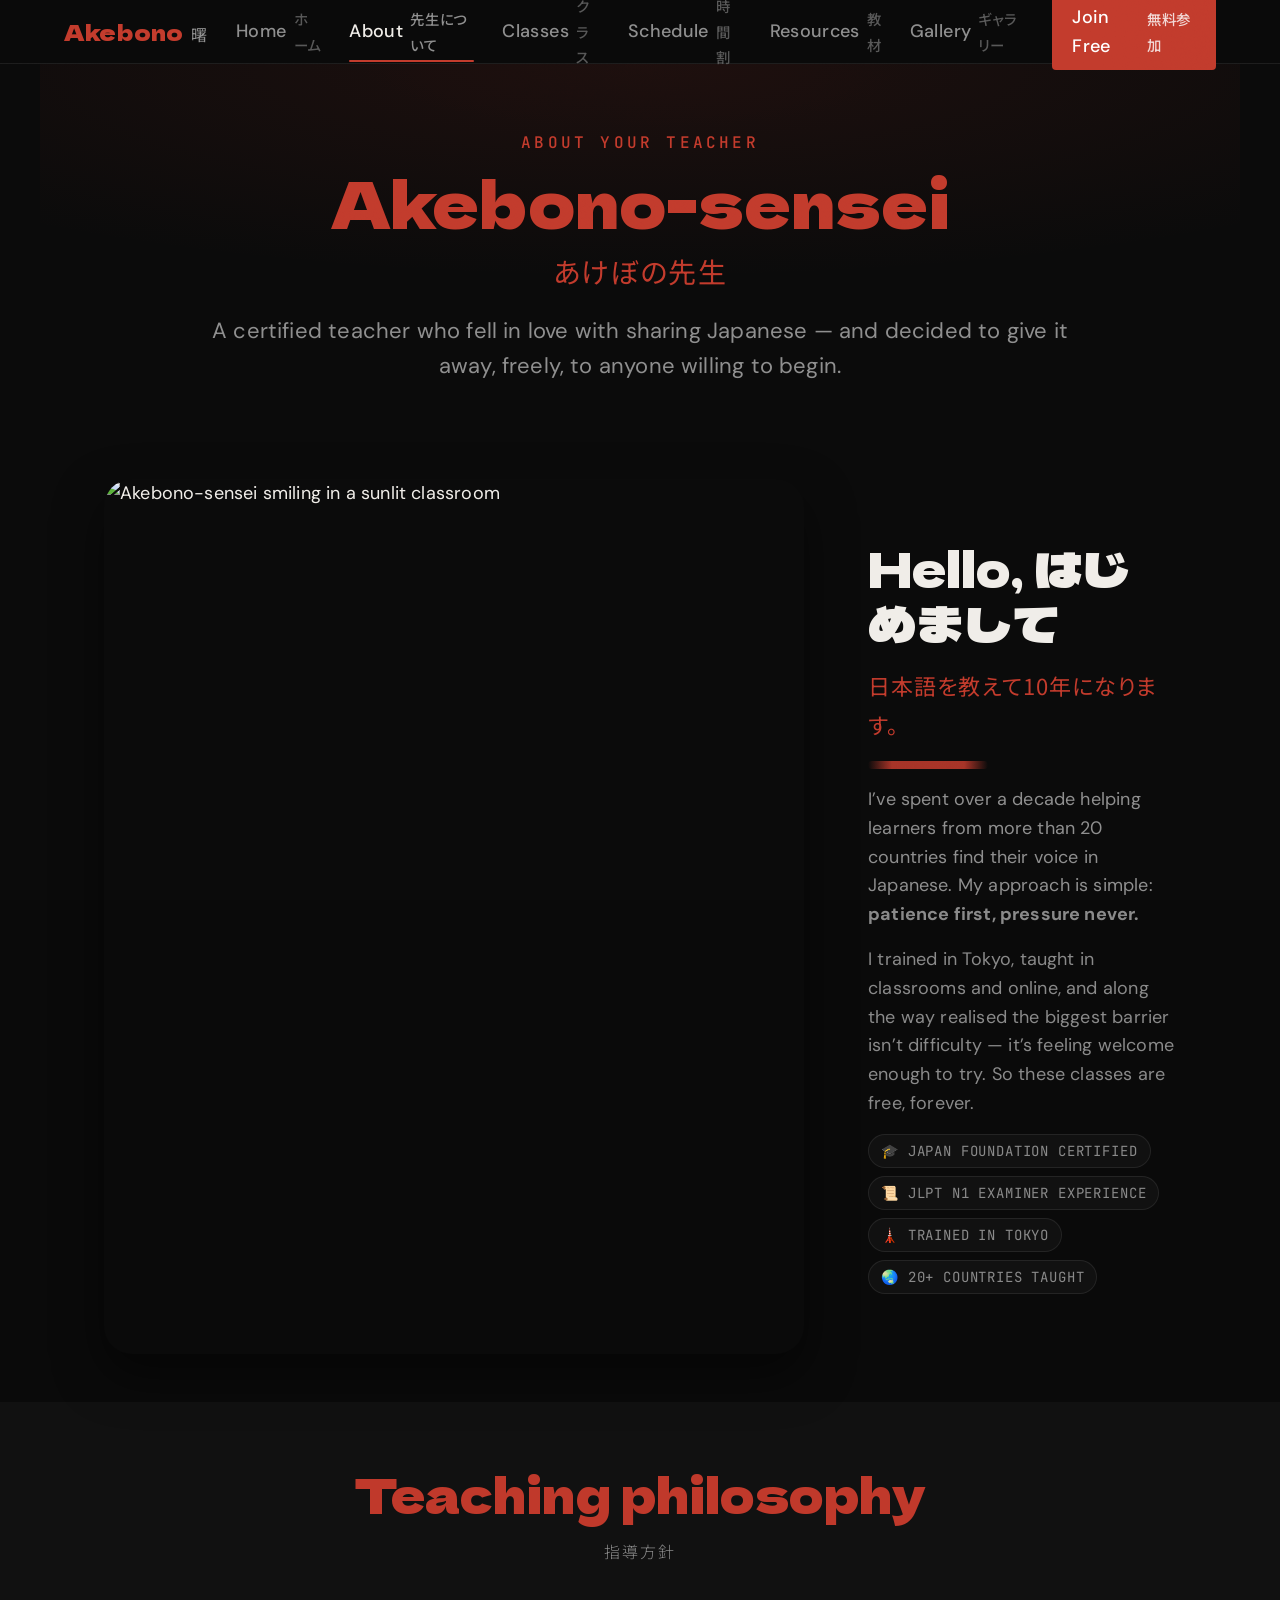
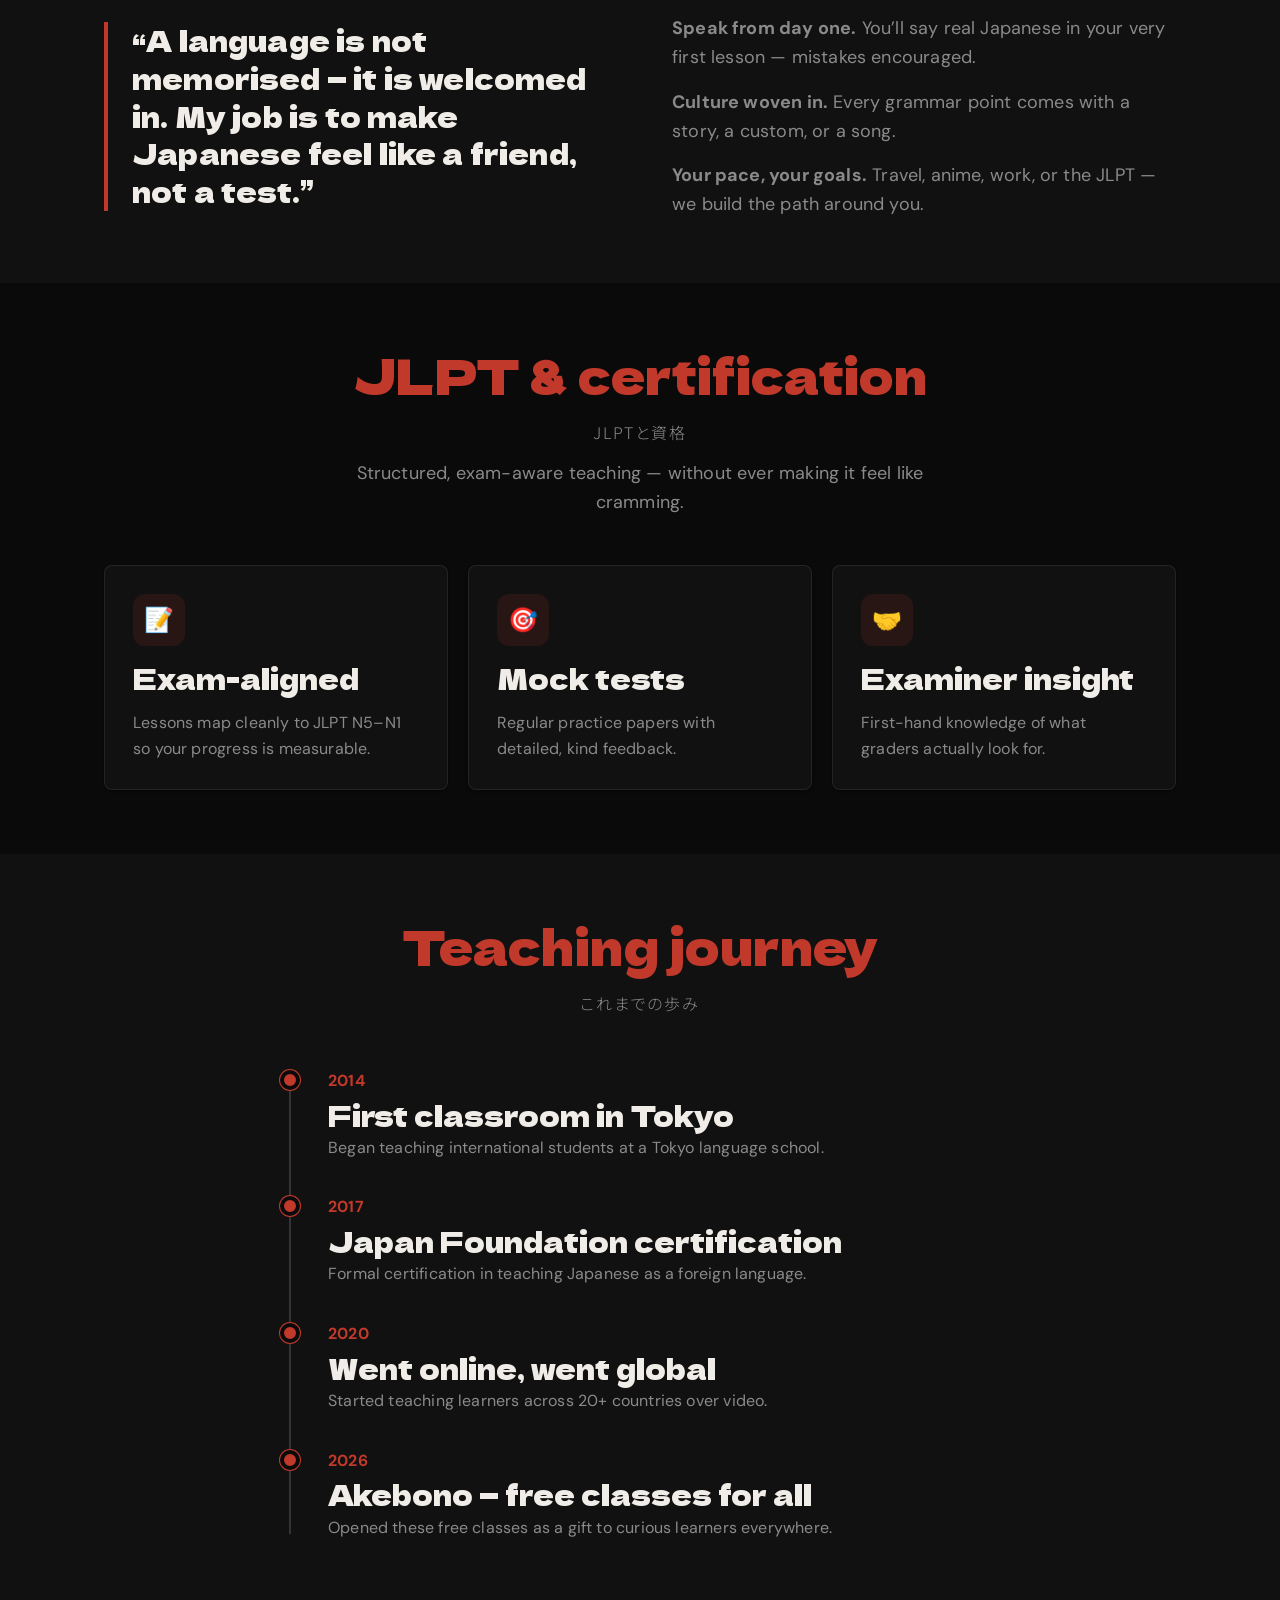
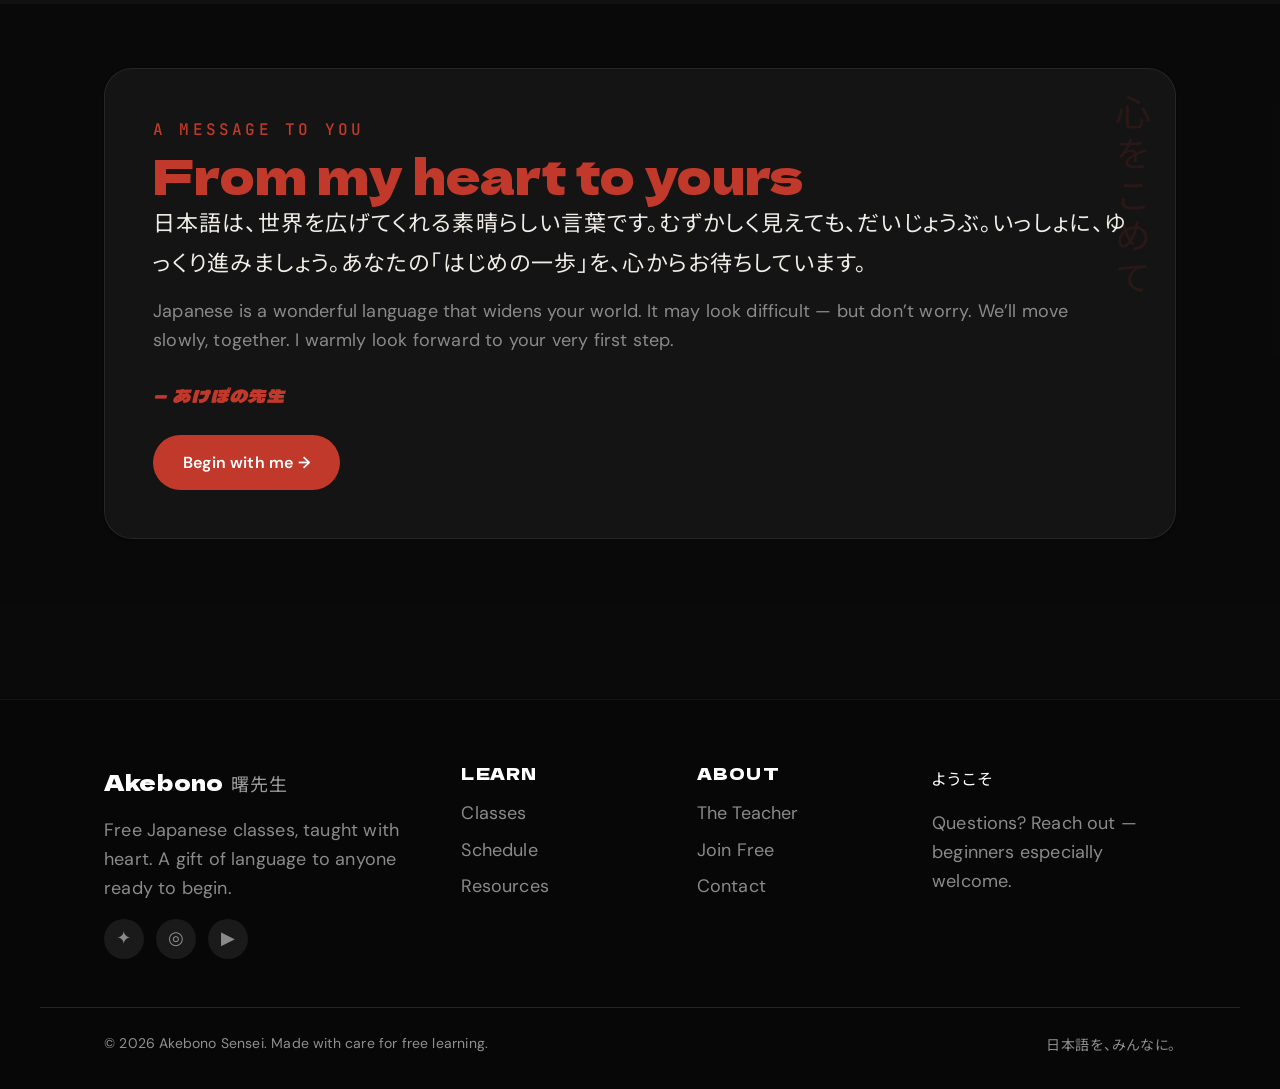
==== about.html @ 80da5d2b "first commit" ====
<!DOCTYPE html>
<html lang="en">
<head>
  <meta charset="UTF-8" />
  <meta name="viewport" content="width=device-width, initial-scale=1.0" />
  <title>About the Teacher — Akebono Sensei | 先生について</title>
  <meta name="description" content="Meet Akebono-sensei, a Japan Foundation certified Japanese teacher offering free, warm-hearted lessons for every level." />
  <meta property="og:type" content="profile" />
  <meta property="og:title" content="About Akebono Sensei" />
  <meta property="og:description" content="A certified sensei sharing the gift of Japanese, for free." />

  <link rel="preconnect" href="https://fonts.googleapis.com" />
  <link rel="preconnect" href="https://fonts.gstatic.com" crossorigin />
  <link href="https://fonts.googleapis.com/css2?family=Dela+Gothic+One&family=DM+Sans:ital,opsz,wght@0,9..40,300;0,9..40,400;0,9..40,500;0,9..40,600;1,9..40,300&family=Noto+Sans+JP:wght@300;400;500;700&family=JetBrains+Mono:wght@400;500&display=swap" rel="stylesheet" />

  <link rel="stylesheet" href="css/reset.css" />
  <link rel="stylesheet" href="css/variables.css" />
  <link rel="stylesheet" href="css/typography.css" />
  <link rel="stylesheet" href="css/layout.css" />
  <link rel="stylesheet" href="css/components.css" />
  <link rel="stylesheet" href="css/pages/about.css" />
</head>
<body>
  <div class="grain-overlay" aria-hidden="true"></div>
  <a class="skip-link" href="#main">Skip to content</a>

  <header>
    <nav class="nav" aria-label="Main navigation">
      <div class="nav__brand">
        <a href="index.html" aria-label="Akebono Sensei home">
          <span class="nav__logo-en">Akebono</span>
          <span class="nav__logo-ja" lang="ja">曙</span>
        </a>
      </div>
      <button class="nav__hamburger" aria-label="Toggle menu" aria-expanded="false" aria-controls="nav-menu">
        <span class="nav__bar"></span><span class="nav__bar"></span><span class="nav__bar"></span>
      </button>
      <ul class="nav__menu" id="nav-menu" role="list">
        <li><a href="index.html" class="nav__link">Home <span lang="ja">ホーム</span></a></li>
        <li><a href="about.html" class="nav__link">About <span lang="ja">先生について</span></a></li>
        <li><a href="classes.html" class="nav__link">Classes <span lang="ja">クラス</span></a></li>
        <li><a href="schedule.html" class="nav__link">Schedule <span lang="ja">時間割</span></a></li>
        <li><a href="resources.html" class="nav__link">Resources <span lang="ja">教材</span></a></li>
        <li><a href="gallery.html" class="nav__link">Gallery <span lang="ja">ギャラリー</span></a></li>
        <li><a href="contact.html" class="nav__link nav__link--cta">Join Free <span lang="ja">無料参加</span></a></li>
      </ul>
    </nav>
  </header>

  <main id="main">
    <!-- PAGE HERO -->
    <section class="page-hero container">
      <span class="eyebrow">About your teacher</span>
      <h1 class="page-hero__title">Akebono-sensei</h1>
      <p class="page-hero__title" style="font-size:var(--text-xl);color:var(--color-accent)" lang="ja">あけぼの先生</p>
      <p class="page-hero__lede">A certified teacher who fell in love with sharing Japanese — and decided to give it away, freely, to anyone willing to begin.</p>
    </section>

    <!-- PROFILE -->
    <section class="section section--tight">
      <div class="container split">
        <div class="reveal reveal--left">
          <img class="profile__image" src="https://picsum.photos/seed/sensei-about/700/875" alt="Akebono-sensei smiling in a sunlit classroom" width="700" height="875" loading="lazy" decoding="async" />
        </div>
        <div class="reveal reveal--right flow">
          <h2 class="profile__name">Hello, はじめまして</h2>
          <p class="profile__name-ja" lang="ja">日本語を教えて10年になります。</p>
          <div class="brush-divider" aria-hidden="true"></div>
          <p class="text-secondary">I’ve spent over a decade helping learners from more than 20 countries find their voice in Japanese. My approach is simple: <strong>patience first, pressure never.</strong></p>
          <p class="text-secondary">I trained in Tokyo, taught in classrooms and online, and along the way realised the biggest barrier isn’t difficulty — it’s feeling welcome enough to try. So these classes are free, forever.</p>
          <ul class="profile__creds tag-list" role="list">
            <li class="tag">🎓 Japan Foundation Certified</li>
            <li class="tag">📜 JLPT N1 Examiner Experience</li>
            <li class="tag">🗼 Trained in Tokyo</li>
            <li class="tag">🌏 20+ countries taught</li>
          </ul>
        </div>
      </div>
    </section>

    <!-- PHILOSOPHY -->
    <section class="section section--alt">
      <div class="container">
        <div class="section-header reveal">
          <div class="bilingual-heading bilingual-heading--center">
            <h2 class="heading-en">Teaching philosophy</h2>
            <p class="heading-ja" lang="ja">指導方針</p>
          </div>
        </div>
        <div class="split">
          <blockquote class="philosophy reveal reveal--left">“A language is not memorised — it is welcomed in. My job is to make Japanese feel like a friend, not a test.”</blockquote>
          <div class="reveal reveal--right flow">
            <p class="text-secondary"><strong>Speak from day one.</strong> You’ll say real Japanese in your very first lesson — mistakes encouraged.</p>
            <p class="text-secondary"><strong>Culture woven in.</strong> Every grammar point comes with a story, a custom, or a song.</p>
            <p class="text-secondary"><strong>Your pace, your goals.</strong> Travel, anime, work, or the JLPT — we build the path around you.</p>
          </div>
        </div>
      </div>
    </section>

    <!-- JLPT / CERTIFICATION -->
    <section class="section">
      <div class="container">
        <div class="section-header reveal">
          <div class="bilingual-heading bilingual-heading--center">
            <h2 class="heading-en">JLPT &amp; certification</h2>
            <p class="heading-ja" lang="ja">JLPTと資格</p>
          </div>
          <p>Structured, exam-aware teaching — without ever making it feel like cramming.</p>
        </div>
        <div class="cards-grid reveal-group">
          <article class="card reveal">
            <span class="card__icon" aria-hidden="true">📝</span>
            <h3 class="card__title">Exam-aligned</h3>
            <p class="card__body">Lessons map cleanly to JLPT N5–N1 so your progress is measurable.</p>
          </article>
          <article class="card reveal">
            <span class="card__icon" aria-hidden="true">🎯</span>
            <h3 class="card__title">Mock tests</h3>
            <p class="card__body">Regular practice papers with detailed, kind feedback.</p>
          </article>
          <article class="card reveal">
            <span class="card__icon" aria-hidden="true">🤝</span>
            <h3 class="card__title">Examiner insight</h3>
            <p class="card__body">First-hand knowledge of what graders actually look for.</p>
          </article>
        </div>
      </div>
    </section>

    <!-- TIMELINE -->
    <section class="section section--alt">
      <div class="container">
        <div class="section-header reveal">
          <div class="bilingual-heading bilingual-heading--center">
            <h2 class="heading-en">Teaching journey</h2>
            <p class="heading-ja" lang="ja">これまでの歩み</p>
          </div>
        </div>
        <ol class="timeline reveal-group" style="max-width:720px;margin:0 auto;">
          <li class="timeline__item reveal reveal--left">
            <span class="timeline__dot" aria-hidden="true"></span>
            <span class="timeline__year">2014</span>
            <h3 class="timeline__title">First classroom in Tokyo</h3>
            <p class="timeline__body">Began teaching international students at a Tokyo language school.</p>
          </li>
          <li class="timeline__item reveal reveal--left">
            <span class="timeline__dot" aria-hidden="true"></span>
            <span class="timeline__year">2017</span>
            <h3 class="timeline__title">Japan Foundation certification</h3>
            <p class="timeline__body">Formal certification in teaching Japanese as a foreign language.</p>
          </li>
          <li class="timeline__item reveal reveal--left">
            <span class="timeline__dot" aria-hidden="true"></span>
            <span class="timeline__year">2020</span>
            <h3 class="timeline__title">Went online, went global</h3>
            <p class="timeline__body">Started teaching learners across 20+ countries over video.</p>
          </li>
          <li class="timeline__item reveal reveal--left">
            <span class="timeline__dot" aria-hidden="true"></span>
            <span class="timeline__year">2026</span>
            <h3 class="timeline__title">Akebono — free classes for all</h3>
            <p class="timeline__body">Opened these free classes as a gift to curious learners everywhere.</p>
          </li>
        </ol>
      </div>
    </section>

    <!-- PERSONAL MESSAGE -->
    <section class="section bg-section bg-overlay--medium bg--machiya">
      <div class="container">
        <div class="message-panel reveal reveal--scale">
          <span class="vertical-ja" lang="ja" aria-hidden="true">心をこめて</span>
          <div class="bilingual-heading">
            <span class="eyebrow">A message to you</span>
            <h2 class="heading-en">From my heart to yours</h2>
          </div>
          <p class="message-panel__ja" lang="ja">日本語は、世界を広げてくれる素晴らしい言葉です。むずかしく見えても、だいじょうぶ。いっしょに、ゆっくり進みましょう。あなたの「はじめの一歩」を、心からお待ちしています。</p>
          <p class="message-panel__en">Japanese is a wonderful language that widens your world. It may look difficult — but don’t worry. We’ll move slowly, together. I warmly look forward to your very first step.</p>
          <p class="message-panel__sign" lang="ja">— あけぼの先生</p>
          <a href="contact.html" class="btn btn--primary mt-4">Begin with me →</a>
        </div>
      </div>
    </section>
  </main>

  <footer class="footer">
    <div class="container footer__grid">
      <div>
        <div class="nav__brand"><a href="index.html"><span class="nav__logo-en" style="color:#fff">Akebono</span> <span class="footer__brand-ja" lang="ja">曙先生</span></a></div>
        <p style="margin-top:1rem;max-width:32ch;">Free Japanese classes, taught with heart. A gift of language to anyone ready to begin.</p>
        <div class="footer__social">
          <a href="#" aria-label="Discord">✦</a><a href="#" aria-label="Instagram">◎</a><a href="#" aria-label="YouTube">▶</a>
        </div>
      </div>
      <div>
        <h2 class="footer__title">Learn</h2>
        <ul class="footer__list" role="list">
          <li><a href="classes.html">Classes</a></li><li><a href="schedule.html">Schedule</a></li><li><a href="resources.html">Resources</a></li>
        </ul>
      </div>
      <div>
        <h2 class="footer__title">About</h2>
        <ul class="footer__list" role="list">
          <li><a href="about.html">The Teacher</a></li><li><a href="contact.html">Join Free</a></li><li><a href="contact.html">Contact</a></li>
        </ul>
      </div>
      <div>
        <h2 class="footer__title" lang="ja">ようこそ</h2>
        <p style="max-width:30ch;">Questions? <a href="contact.html">Reach out</a> — beginners especially welcome.</p>
      </div>
    </div>
    <div class="container footer__bottom">
      <span>© <span data-year>2026</span> Akebono Sensei. Made with care for free learning.</span>
      <span lang="ja">日本語を、みんなに。</span>
    </div>
  </footer>

  <script src="js/main.js" defer></script>
</body>
</html>
---- css/variables.css ----
/* ============================================================
   variables.css — Design tokens (single source of truth)
   Accent direction: Torii red (朱 shu) #C0392B on a dark editorial base
   Every color, font, space, radius, shadow, duration lives here.
   Never hardcode these values in component CSS.
   ============================================================ */

/* --- Global motion gate: respect prefers-reduced-motion --- */
@media (prefers-reduced-motion: reduce) {
  *, *::before, *::after {
    animation-duration: 0.01ms !important;
    animation-iteration-count: 1 !important;
    transition-duration: 0.01ms !important;
    scroll-behavior: auto !important;
  }
}

:root {
  /* ---------- Color palette (dark editorial · torii red) ---------- */
  --color-bg:             #0A0A0A;  /* near-black main background */
  --color-bg-elevated:    #111111;  /* cards, nav */
  --color-bg-hover:       #1A1A1A;  /* card hover state */
  --color-bg-alt:         #111111;  /* section band (alias of elevated) */
  --color-surface:        #141414;  /* form fields, panels, code */
  --color-accent:         #C0392B;  /* deep Japanese red (torii gate) */
  --color-accent-rgb:     192, 57, 43;
  --color-accent-hover:   #A93226;  /* darker on hover */
  --color-accent-dark:    #A93226;  /* alias of hover (legacy refs) */
  --color-accent-soft:    rgba(192, 57, 43, 0.12); /* tint backgrounds */
  --color-gold:           #C8A84B;  /* warm highlight (brighter for dark) */
  --color-gold-rgb:       200, 168, 75;
  --color-sakura:         #D98AA0;  /* soft decorative accent */
  --color-text:           #F0EDE8;  /* warm white — body text */
  --color-text-secondary: #8A8A8A;  /* muted — captions, labels, meta */
  --color-text-muted:     #555555;  /* placeholders, disabled */
  --color-border:         rgba(255, 255, 255, 0.08);
  --color-border-strong:  rgba(255, 255, 255, 0.15);
  --color-white:          #FFFFFF;
  --color-black:          #000000;
  --color-success:        #4ADE80;  /* brighter green for dark bg */
  --color-error:          #F87171;  /* brighter red for dark bg */

  /* ---------- Typography families ---------- */
  --font-display:  'Dela Gothic One', 'Shippori Mincho', sans-serif;
  --font-body:     'DM Sans', system-ui, -apple-system, 'Segoe UI', sans-serif;
  --font-japanese: 'Noto Sans JP', sans-serif;
  --font-ja:       var(--font-japanese);  /* alias used across CSS */
  --font-mono:     'JetBrains Mono', ui-monospace, monospace;

  /* ---------- Fluid type scale (clamp = no abrupt jumps) ---------- */
  --text-xs:   clamp(0.75rem,  1.5vw, 0.875rem);
  --text-sm:   clamp(0.875rem, 2vw,   1rem);
  --text-base: clamp(1rem,     2.5vw, 1.125rem);
  --text-lg:   clamp(1.125rem, 3vw,   1.375rem);
  --text-xl:   clamp(1.25rem,  3.5vw, 1.75rem);
  --text-2xl:  clamp(1.5rem,   4vw,   2.25rem);
  --text-3xl:  clamp(2rem,     5vw,   3rem);
  --text-4xl:  clamp(2.5rem,   6vw,   4rem);
  --text-hero: clamp(2.75rem,  7vw,   5rem);

  /* ---------- Line-height & tracking ---------- */
  --leading-tight:  1.15;
  --leading-snug:   1.35;
  --leading-normal: 1.6;
  --leading-ja:     1.8;   /* Japanese needs more line height */
  --tracking-ja:    0.05em;

  /* ---------- Spacing scale (4px base unit) ---------- */
  --space-1:  0.25rem;  /*  4px */
  --space-2:  0.5rem;   /*  8px */
  --space-3:  0.75rem;  /* 12px */
  --space-4:  1rem;     /* 16px */
  --space-5:  1.5rem;   /* 24px */
  --space-6:  2rem;     /* 32px */
  --space-7:  3rem;     /* 48px */
  --space-8:  4rem;     /* 64px */
  --space-9:  6rem;     /* 96px */
  --spacing-container: clamp(1rem, 5vw, 5rem); /* auto-adjusting gutters */

  /* ---------- Breakpoints (reference values) ---------- */
  --bp-sm:  480px;
  --bp-md:  768px;
  --bp-lg:  1024px;
  --bp-xl:  1200px;
  --bp-2xl: 1440px;

  /* ---------- Radius ---------- */
  --radius-sm:   6px;
  --radius-md:   12px;
  --radius-lg:   20px;
  --radius-xl:   28px;
  --radius-pill: 999px;

  /* ---------- Shadows ---------- */
  --shadow-sm:  0 1px 3px rgba(0, 0, 0, 0.40);
  --shadow-md:  0 6px 18px rgba(0, 0, 0, 0.45);
  --shadow-lg:  0 20px 48px rgba(0, 0, 0, 0.50);
  --shadow-xl:  0 28px 64px rgba(0, 0, 0, 0.60);
  --shadow-accent: 0 8px 32px rgba(var(--color-accent-rgb), 0.35);

  /* ---------- Transition durations ---------- */
  --duration-instant: 80ms;
  --duration-fast:    150ms;
  --duration-normal:  250ms;
  --duration-slow:    400ms;
  --duration-slower:  600ms;
  --duration-page:    800ms;

  /* ---------- Easing curves ---------- */
  --ease-out:    cubic-bezier(0.0, 0, 0.2, 1);
  --ease-in:     cubic-bezier(0.4, 0, 1, 1);
  --ease-in-out: cubic-bezier(0.4, 0, 0.2, 1);
  --ease-spring: cubic-bezier(0.34, 1.56, 0.64, 1);
  --ease-smooth: cubic-bezier(0.25, 0.46, 0.45, 0.94);

  /* ---------- Layout ---------- */
  --max-width: 1200px;
  --nav-height: 64px;
  --z-nav: 100;
  --z-overlay: 200;
}
---- css/typography.css ----
/* ============================================================
   typography.css — Font setup + type scale
   Google Fonts are <link>-loaded in each HTML <head> with
   preconnect. This file maps families to elements.
   ============================================================ */

body {
  font-family: var(--font-body);
  font-size: var(--text-base);
  color: var(--color-text);
  letter-spacing: 0.01em;
}

h1, h2, h3, h4 {
  font-family: var(--font-display);
  font-weight: 400; /* Dela Gothic One ships a single 400 weight (already heavy) */
  line-height: var(--leading-tight);
  color: var(--color-text);
  letter-spacing: 0;
}

h1 { font-size: var(--text-4xl); }
h2 { font-size: var(--text-3xl); }
h3 { font-size: var(--text-xl); }
h4 { font-size: var(--text-lg); }

/* Important display titles — editorial torii red */
h1,
.hero__title,
.page-hero__title,
.bilingual-heading .heading-en {
  color: var(--color-accent);
  letter-spacing: 0;
}

/* …but keep headings white on red / dark-accent surfaces (placed last to win) */
.section--accent .heading-en,
.section--accent .heading-ja,
.contact-info .heading-en,
.contact-info .heading-ja,
.cta-band__title {
  color: var(--color-white);
}

p { line-height: var(--leading-normal); }

small { font-size: var(--text-sm); }

strong { font-weight: 700; }

/* ---------- Japanese text rules ---------- */
.ja-text,
[lang="ja"] {
  font-family: var(--font-ja);
  line-height: var(--leading-ja);
  letter-spacing: var(--tracking-ja);
  font-feature-settings: "palt"; /* proportional alternate metrics */
}

/* Vertical Japanese (decorative strips) */
.vertical-ja {
  writing-mode: vertical-rl;
  text-orientation: mixed;
  font-family: var(--font-ja);
  letter-spacing: 0.15em;
  line-height: 1;
}

/* Furigana / ruby */
ruby { ruby-position: over; }
rt {
  font-family: var(--font-ja);
  font-size: 0.55em;
  color: var(--color-text-muted);
  letter-spacing: 0.02em;
  font-weight: 400;
}

/* Utility text helpers */
.text-secondary { color: var(--color-text-secondary); }
.text-muted     { color: var(--color-text-muted); }
.text-accent    { color: var(--color-accent); }
.text-center    { text-align: center; }
.eyebrow {
  display: inline-block;
  font-family: var(--font-mono);
  font-size: var(--text-sm);
  font-weight: 500;
  letter-spacing: 0.2em;
  text-transform: uppercase;
  color: var(--color-accent);
}

/* JLPT tags, level labels, vocab meta — monospaced, technical */
.tag,
.tier__jlpt,
.class-preview__jlpt,
.vocab-item__romaji,
.kana-cell__romaji {
  font-family: var(--font-mono);
  letter-spacing: 0.06em;
}
.tag {
  font-size: 0.7rem;
  text-transform: uppercase;
}
---- css/layout.css ----
/* ============================================================
   layout.css — Containers, grid, sections, spacing
   ============================================================ */

body {
  background: var(--color-bg);
  overflow-x: hidden; /* guard against accidental horizontal scroll */
}

/* Grain texture — real grain image, picked at random by main.js.
   Sits above all content (incl. parallax photo sections); never blocks clicks. */
.grain-overlay {
  position: fixed;
  inset: 0;
  z-index: 9999;
  pointer-events: none;
  opacity: 0.05;            /* subtle — "expensive print", not static */
  mix-blend-mode: overlay;  /* sits naturally on dark + light areas */
  background-repeat: repeat;
  background-size: 300px 300px;
  /* background-image is set in js/main.js (random of 3 grain textures) */
}

@media (prefers-reduced-motion: reduce) {
  .grain-overlay { display: none; }
}

.container {
  width: 100%;
  max-width: var(--max-width);
  margin: 0 auto;
  padding: 0 var(--spacing-container);
}

/* Vertical rhythm for page sections */
.section {
  padding: var(--space-8) 0;
}
.section--tight { padding: var(--space-7) 0; }
.section--alt   { background: var(--color-bg-alt); }
.section--accent {
  background: var(--color-accent);
  color: #fff;
}
.section--accent h1,
.section--accent h2,
.section--accent h3 { color: #fff; }

/* Section header block */
.section-header {
  max-width: 640px;
  margin: 0 auto var(--space-7);
  text-align: center;
}
.section-header p { color: var(--color-text-secondary); margin-top: var(--space-3); }

/* Bilingual heading pattern */
.bilingual-heading { display: flex; flex-direction: column; gap: var(--space-1); }
.bilingual-heading--center { align-items: center; text-align: center; }
.bilingual-heading .heading-en { margin: 0; }
.bilingual-heading .heading-ja {
  font-family: var(--font-ja);
  font-size: var(--text-sm);
  font-weight: 300;
  letter-spacing: 0.12em;
  color: var(--color-text-secondary);
  line-height: var(--leading-ja);
}

/* ---------- Grids ---------- */
.cards-grid {
  display: grid;
  grid-template-columns: 1fr;
  gap: 1.25rem;
}
@media (min-width: 480px) {
  .cards-grid { grid-template-columns: repeat(2, 1fr); }
}
@media (min-width: 1024px) {
  .cards-grid { grid-template-columns: repeat(3, 1fr); }
  .cards-grid--four { grid-template-columns: repeat(4, 1fr); }
  .cards-grid--two  { grid-template-columns: repeat(2, 1fr); }
}

/* Two-column content layout */
.split {
  display: grid;
  grid-template-columns: 1fr;
  gap: var(--space-7);
  align-items: center;
}
@media (min-width: 768px) {
  .split { grid-template-columns: 1fr 1fr; gap: var(--space-8); }
  .split--text-wide { grid-template-columns: 1.2fr 0.8fr; }
}

/* Skip link */
.skip-link {
  position: absolute;
  left: var(--space-4);
  top: -120%;
  z-index: var(--z-overlay);
  background: var(--color-accent);
  color: #fff;
  padding: var(--space-3) var(--space-5);
  border-radius: var(--radius-md);
  transition: top var(--duration-fast) var(--ease-out);
}
.skip-link:focus { top: var(--space-4); }

/* Utility spacing */
.mt-0 { margin-top: 0; }
.mt-4 { margin-top: var(--space-5); }
.mt-6 { margin-top: var(--space-7); }
.flow > * + * { margin-top: var(--space-4); }
---- css/components.css ----
/* ============================================================
   components.css — Reusable components
   Nav · Buttons · Cards · Footer · Forms · Reveal · Misc
   All transition values use tokens from variables.css.
   ============================================================ */

/* =========================================================
   NAVIGATION
   ========================================================= */
.nav {
  display: flex;
  align-items: center;
  justify-content: space-between;
  gap: var(--space-4);
  padding: 0 var(--spacing-container);
  height: var(--nav-height);
  position: sticky;
  top: 0;
  z-index: var(--z-nav);
  background: rgba(10, 10, 10, 0.85);
  backdrop-filter: blur(16px);
  -webkit-backdrop-filter: blur(16px);
  border-bottom: 1px solid var(--color-border);
  transition: box-shadow var(--duration-normal) var(--ease-out),
              background-color var(--duration-normal) var(--ease-out);
}
.nav.is-scrolled {
  background: rgba(10, 10, 10, 0.96);
  box-shadow: 0 1px 0 var(--color-border);
}

.nav__brand a {
  display: inline-flex;
  align-items: baseline;
  gap: var(--space-2);
}
.nav__logo-en {
  font-family: var(--font-display);
  font-weight: 400; /* Dela Gothic One is single-weight 400 — 700 would faux-bold */
  font-size: var(--text-lg);
  color: var(--color-accent);
}
.nav__logo-ja {
  font-family: var(--font-ja);
  font-size: var(--text-sm);
  color: var(--color-text-secondary);
}

.nav__hamburger {
  display: flex;
  flex-direction: column;
  gap: 5px;
  padding: 0.5rem;
  min-height: 44px;
  min-width: 44px;
  align-items: center;
  justify-content: center;
}
.nav__bar {
  display: block;
  width: 24px;
  height: 2px;
  background: var(--color-text);
  border-radius: 2px;
  transition: transform var(--duration-normal) var(--ease-out),
              opacity var(--duration-fast) var(--ease-out);
}
.nav__hamburger[aria-expanded="true"] .nav__bar:nth-child(1) { transform: translateY(7px) rotate(45deg); }
.nav__hamburger[aria-expanded="true"] .nav__bar:nth-child(2) { opacity: 0; transform: scaleX(0); }
.nav__hamburger[aria-expanded="true"] .nav__bar:nth-child(3) { transform: translateY(-7px) rotate(-45deg); }

.nav__menu {
  display: flex;
  flex-direction: column;
  position: fixed;
  top: var(--nav-height);
  left: 0;
  right: 0;
  background: var(--color-bg);
  padding: 1.5rem var(--spacing-container) 2rem;
  gap: 0.25rem;
  transform: translateY(-110%);
  opacity: 0;
  pointer-events: none;
  transition: transform var(--duration-slow) var(--ease-in-out),
              opacity var(--duration-normal) var(--ease-out);
  box-shadow: var(--shadow-lg); /* was rgba(33,36,46,…) — leftover indigo tint */
  list-style: none;
}
.nav__menu.is-open {
  transform: translateY(0);
  opacity: 1;
  pointer-events: auto;
}

.nav__link {
  position: relative;
  display: inline-flex;
  align-items: center;
  gap: 0.4em;
  padding: 0.65rem 0.75rem;
  min-height: 44px;
  color: var(--color-text-secondary);
  font-weight: 500;
  letter-spacing: 0.02em;
  transition: color var(--duration-fast) var(--ease-out);
}
.nav__link [lang="ja"] { font-size: 0.8em; color: var(--color-text-muted); }
.nav__link::after {
  content: '';
  position: absolute;
  bottom: 6px;
  left: 0.75rem;
  right: 0.75rem;
  height: 2px;
  background: var(--color-accent);
  border-radius: 1px;
  transform: scaleX(0);
  transform-origin: left center;
  transition: transform var(--duration-normal) var(--ease-out);
}
.nav__link:hover,
.nav__link[aria-current="page"] { color: var(--color-text); }
.nav__link:hover [lang="ja"],
.nav__link[aria-current="page"] [lang="ja"] { color: var(--color-text-secondary); }
.nav__link:hover::after,
.nav__link[aria-current="page"]::after { transform: scaleX(1); }

.nav__link--cta {
  background: var(--color-accent);
  color: var(--color-white);
  border-radius: 4px;
  padding: 0.6rem 1.25rem;
  margin-top: var(--space-2);
}
.nav__link--cta [lang="ja"] { color: rgba(255,255,255,0.8); }
.nav__link--cta:hover { background: var(--color-accent-dark); color: #fff; }
.nav__link--cta::after { display: none; }

@media (min-width: 768px) {
  .nav__hamburger { display: none; }
  .nav__menu {
    position: static;
    flex-direction: row;
    align-items: center;
    transform: none;
    opacity: 1;
    pointer-events: auto;
    box-shadow: none;
    padding: 0;
    gap: 0.25rem;
    background: transparent;
  }
  .nav__link--cta { margin-top: 0; margin-left: var(--space-3); }
}

/* =========================================================
   BUTTONS
   ========================================================= */
.btn {
  display: inline-flex;
  align-items: center;
  justify-content: center;
  gap: 0.5rem;
  padding: 0.8rem 1.75rem;
  min-height: 44px;
  border-radius: var(--radius-pill);
  font-weight: 600;
  font-size: var(--text-sm);
  border: 2px solid transparent;
  position: relative;
  overflow: hidden;
  cursor: pointer;
  transition:
    background-color var(--duration-fast) var(--ease-out),
    color            var(--duration-fast) var(--ease-out),
    border-color     var(--duration-fast) var(--ease-out),
    transform        var(--duration-fast) var(--ease-spring),
    box-shadow       var(--duration-normal) var(--ease-out);
}
.btn::after {
  content: '';
  position: absolute;
  inset: 0;
  background: #fff;
  opacity: 0;
  border-radius: inherit;
  transition: opacity var(--duration-fast) var(--ease-out);
}
.btn:active::after { opacity: 0.18; }
.btn:hover { transform: translateY(-2px); box-shadow: var(--shadow-md); }
.btn:active { transform: translateY(0) scale(0.98); transition-duration: var(--duration-instant); }

.btn--primary { background: var(--color-accent); color: #fff; }
.btn--primary:hover { background: var(--color-accent-dark); box-shadow: var(--shadow-accent); }

.btn--secondary {
  background: transparent;
  color: var(--color-accent);
  border-color: var(--color-accent);
}
.btn--secondary:hover { background: var(--color-accent-soft); }

.btn--ghost { background: transparent; color: var(--color-text); border-color: var(--color-border-strong); }
.btn--ghost:hover { border-color: var(--color-accent); color: var(--color-accent); background: var(--color-accent-soft); }

.btn--lg { padding: 1rem 2.25rem; font-size: var(--text-base); }
.btn--block { width: 100%; }
.btn--on-accent { background: var(--color-white); color: var(--color-accent); }
.btn--on-accent:hover { background: rgba(255, 255, 255, 0.86); }

/* =========================================================
   CARDS
   ========================================================= */
.card {
  position: relative;
  display: flex;
  flex-direction: column;
  border-radius: 8px;
  background: var(--color-bg-elevated);
  padding: 1.75rem;
  border: 1px solid var(--color-border);
  box-shadow: var(--shadow-sm);
  transition:
    transform    var(--duration-normal) var(--ease-spring),
    background   var(--duration-normal) var(--ease-out),
    box-shadow   var(--duration-normal) var(--ease-out),
    border-color var(--duration-normal) var(--ease-out);
  will-change: transform;
}
/* Red accent line that sweeps across the top on hover */
.card::before {
  content: '';
  position: absolute;
  top: 0;
  left: 0;
  right: 0;
  height: 2px;
  background: var(--color-accent);
  border-radius: 8px 8px 0 0;
  transform: scaleX(0);
  transform-origin: left center;
  transition: transform var(--duration-normal) var(--ease-out);
}
.card:hover {
  transform: translateY(-6px);
  background: var(--color-bg-hover);
  border-color: var(--color-border-strong);
  box-shadow: 0 0 0 1px var(--color-accent-soft), var(--shadow-lg);
}
.card:hover::before { transform: scaleX(1); }
.card__icon {
  width: 52px;
  height: 52px;
  display: grid;
  place-items: center;
  border-radius: var(--radius-md);
  background: var(--color-accent-soft);
  color: var(--color-accent);
  font-size: 1.5rem;
  margin-bottom: var(--space-4);
}
.card__title { margin-bottom: var(--space-2); }
.card__title-ja {
  font-family: var(--font-ja);
  font-size: var(--text-sm);
  color: var(--color-accent);
  font-weight: 500;
}
.card__body { color: var(--color-text-secondary); font-size: var(--text-sm); margin-top: var(--space-2); }
.card__image-wrap { overflow: hidden; border-radius: var(--radius-md); margin-bottom: var(--space-4); }
.card__image { width: 100%; transition: transform var(--duration-slow) var(--ease-smooth); }
.card:hover .card__image { transform: scale(1.05); }

/* Badge */
.badge {
  display: inline-flex;
  align-items: center;
  gap: 0.4em;
  font-size: var(--text-xs);
  font-weight: 700;
  letter-spacing: 0.05em;
  padding: 0.3rem 0.7rem;
  border-radius: var(--radius-pill);
  background: var(--color-accent-soft);
  color: var(--color-accent);
  align-self: flex-start;
}
.badge--gold { background: rgba(var(--color-gold-rgb), 0.14); color: var(--color-gold); }
.badge--free { background: var(--color-accent); color: #fff; }

/* =========================================================
   TESTIMONIAL
   ========================================================= */
.testimonial-card {
  background: var(--color-surface);
  border: 1px solid var(--color-border);
  border-radius: var(--radius-lg);
  padding: 1.75rem;
  box-shadow: var(--shadow-sm);
  transition: opacity var(--duration-slow) var(--ease-out),
              transform var(--duration-slow) var(--ease-out);
}
.testimonial-card__quote {
  font-size: var(--text-base);
  line-height: var(--leading-snug);
  margin-bottom: var(--space-4);
}
.testimonial-card__quote::before { content: '“'; color: var(--color-accent); font-size: 1.5em; line-height: 0; }
.testimonial-card__author { display: flex; align-items: center; gap: var(--space-3); }
.testimonial-card__avatar { width: 44px; height: 44px; border-radius: var(--radius-pill); object-fit: cover; }
.testimonial-card__name { font-weight: 600; font-size: var(--text-sm); }
.testimonial-card__role { font-size: var(--text-xs); color: var(--color-text-muted); }

/* =========================================================
   FOOTER
   ========================================================= */
.footer {
  position: relative;
  background-color: var(--color-black);
  background-image: url('../images/gallery/gallery-03.jpg'); /* paper lanterns */
  background-position: center;
  background-size: cover;
  background-repeat: no-repeat;
  background-attachment: fixed;
  color: var(--color-text-secondary);
  border-top: 1px solid var(--color-border);
  padding: var(--space-8) 0 var(--space-6);
  margin-top: var(--space-9);
}
.footer::before { /* very dark scrim — keeps small footer text readable */
  content: '';
  position: absolute;
  inset: 0;
  background: rgba(8, 8, 8, 0.90);
  z-index: 0;
}
.footer > * { position: relative; z-index: 1; }
@media (hover: none) and (pointer: coarse) {
  .footer { background-attachment: scroll; }
}
.footer a { color: var(--color-text-secondary); transition: color var(--duration-fast) var(--ease-out); }
.footer a:hover { color: var(--color-accent); }
.footer__grid {
  display: grid;
  grid-template-columns: 1fr;
  gap: var(--space-6);
}
@media (min-width: 600px)  { .footer__grid { grid-template-columns: 1.4fr 1fr 1fr; } }
@media (min-width: 1024px) { .footer__grid { grid-template-columns: 1.6fr 1fr 1fr 1.2fr; } }
.footer__brand-ja { font-family: var(--font-ja); color: rgba(255,255,255,0.6); }
.footer__title { color: #fff; font-size: var(--text-sm); letter-spacing: 0.08em; text-transform: uppercase; margin-bottom: var(--space-4); }
.footer__list { display: flex; flex-direction: column; gap: var(--space-2); list-style: none; }
.footer__social { display: flex; gap: var(--space-3); margin-top: var(--space-4); }
.footer__social a {
  width: 40px; height: 40px;
  display: grid; place-items: center;
  border-radius: var(--radius-pill);
  background: rgba(255,255,255,0.08);
  transition: background var(--duration-fast) var(--ease-out), transform var(--duration-fast) var(--ease-spring);
}
.footer__social a:hover { background: var(--color-accent); transform: translateY(-2px); }
.footer__bottom {
  margin-top: var(--space-7);
  padding-top: var(--space-5);
  border-top: 1px solid rgba(255,255,255,0.12);
  display: flex;
  flex-wrap: wrap;
  gap: var(--space-3);
  justify-content: space-between;
  font-size: var(--text-xs);
  color: rgba(255,255,255,0.55);
}

/* =========================================================
   FORMS
   ========================================================= */
.form { display: flex; flex-direction: column; gap: var(--space-2); }
.form__group { position: relative; margin-bottom: var(--space-5); }
.form__label {
  display: block;
  font-size: var(--text-sm);
  font-weight: 600;
  margin-bottom: 0.375rem;
  color: var(--color-text-secondary);
  transition: color var(--duration-fast) var(--ease-out);
}
.form__required { color: var(--color-error); }
.form__input, .form__select, .form__textarea {
  width: 100%;
  padding: 0.8rem 1rem;
  min-height: 44px;
  border: 1.5px solid var(--color-border-strong);
  border-radius: var(--radius-md);
  background: var(--color-surface);
  color: var(--color-text);
  font-size: var(--text-base);
  outline: none;
  transition:
    border-color var(--duration-fast) var(--ease-out),
    box-shadow   var(--duration-fast) var(--ease-out),
    background   var(--duration-fast) var(--ease-out);
}
.form__textarea { min-height: 120px; resize: vertical; line-height: var(--leading-normal); }
.form__input::placeholder, .form__textarea::placeholder { color: var(--color-text-muted); }
.form__input:focus, .form__textarea:focus, .form__select:focus {
  border-color: var(--color-accent);
  box-shadow: 0 0 0 3px rgba(var(--color-accent-rgb), 0.15);
  background: #181818;
}
.form__group:focus-within .form__label { color: var(--color-accent); }
.form__input[aria-invalid="true"],
.form__textarea[aria-invalid="true"],
.form__select[aria-invalid="true"] { border-color: var(--color-error); }
.form__error { display: block; min-height: 1.1em; margin-top: 0.3rem; font-size: var(--text-xs); color: var(--color-error); }
.form__hint { font-size: var(--text-xs); color: var(--color-text-muted); margin-top: 0.3rem; }

/* Checkbox / radio groups */
.form__options { display: grid; grid-template-columns: 1fr; gap: var(--space-2); }
@media (min-width: 480px) { .form__options { grid-template-columns: 1fr 1fr; } }
.form__option {
  display: flex;
  align-items: center;
  gap: var(--space-3);
  padding: 0.6rem 0.9rem;
  min-height: 44px;
  border: 1.5px solid var(--color-border-strong);
  border-radius: var(--radius-md);
  cursor: pointer;
  transition: border-color var(--duration-fast) var(--ease-out), background var(--duration-fast) var(--ease-out);
}
.form__option:hover { border-color: var(--color-accent); }
.form__option input { width: 18px; height: 18px; min-width: 18px; accent-color: var(--color-accent); }
.form__option:has(input:checked) { border-color: var(--color-accent); background: var(--color-accent-soft); }

/* Success message */
.form__success {
  display: none;
  align-items: center;
  gap: var(--space-3);
  padding: var(--space-5);
  border-radius: var(--radius-md);
  background: rgba(46, 125, 84, 0.10);
  border: 1.5px solid var(--color-success);
  color: var(--color-success);
}
.form__success.is-visible { display: flex; }

/* =========================================================
   REVEAL ON SCROLL
   ========================================================= */
.reveal {
  opacity: 0;
  transform: translateY(32px);
  transition: opacity var(--duration-slower) var(--ease-out),
              transform var(--duration-slower) var(--ease-out);
}
.reveal.is-visible { opacity: 1; transform: translateY(0); }
.reveal--left  { transform: translateX(-32px); }
.reveal--left.is-visible  { transform: translateX(0); }
.reveal--right { transform: translateX(32px); }
.reveal--right.is-visible { transform: translateX(0); }
.reveal--scale { transform: scale(0.92); }
.reveal--scale.is-visible { transform: scale(1); }

.reveal-group .reveal:nth-child(1) { transition-delay: 0ms; }
.reveal-group .reveal:nth-child(2) { transition-delay: 80ms; }
.reveal-group .reveal:nth-child(3) { transition-delay: 160ms; }
.reveal-group .reveal:nth-child(4) { transition-delay: 240ms; }
.reveal-group .reveal:nth-child(5) { transition-delay: 320ms; }
.reveal-group .reveal:nth-child(6) { transition-delay: 400ms; }

/* =========================================================
   DECORATIVE
   ========================================================= */
.kanji-float {
  position: absolute;
  font-family: var(--font-ja);
  font-weight: 700;
  font-size: clamp(6rem, 15vw, 14rem);
  color: var(--color-accent);
  opacity: 0.05;
  user-select: none;
  pointer-events: none;
  animation: kanjiFloat 8s ease-in-out infinite;
  z-index: 0;
}
@keyframes kanjiFloat {
  0%, 100% { transform: translateY(0) rotate(-3deg); }
  50%      { transform: translateY(-20px) rotate(3deg); }
}

/* Brush-stroke divider */
.brush-divider {
  width: 120px;
  height: 8px;
  margin: var(--space-4) 0;
  border-radius: var(--radius-pill);
  background: linear-gradient(90deg, transparent, var(--color-accent) 20%, var(--color-accent) 80%, transparent);
  opacity: 0.85;
}
.brush-divider--center { margin-left: auto; margin-right: auto; }

/* Pill list (tags) */
.tag-list { display: flex; flex-wrap: wrap; gap: var(--space-2); list-style: none; padding: 0; }
.tag {
  font-size: var(--text-xs);
  padding: 0.3rem 0.75rem;
  border-radius: var(--radius-pill);
  background: var(--color-bg-alt);
  border: 1px solid var(--color-border);
  color: var(--color-text-secondary);
}

/* =========================================================
   BACKGROUND IMAGE SECTIONS (fixed / parallax)
   ========================================================= */
.bg-section {
  position: relative;
  background-position: center;
  background-size: cover;
  background-repeat: no-repeat;
  background-attachment: fixed;
  isolation: isolate;
}
/* Dark scrim for readability — default medium; override with a variant */
.bg-section::before {
  content: '';
  position: absolute;
  inset: 0;
  z-index: 0;
  background: rgba(10, 10, 10, 0.65);
}
.bg-section > * { position: relative; z-index: 1; }

/* iOS/Android Safari can't do fixed attachment reliably — fall back to scroll */
@media (hover: none) and (pointer: coarse) {
  .bg-section { background-attachment: scroll; }
}

/* Overlay strength variants */
.bg-overlay--light::before  { background: rgba(10, 10, 10, 0.45); }
.bg-overlay--medium::before { background: rgba(10, 10, 10, 0.65); }
.bg-overlay--heavy::before  { background: rgba(10, 10, 10, 0.82); }
.bg-overlay--fade::before {
  background: linear-gradient(
    180deg,
    var(--color-bg) 0%,
    rgba(10, 10, 10, 0.55) 28%,
    rgba(10, 10, 10, 0.55) 72%,
    var(--color-bg) 100%
  );
}

/* Image bindings (paths relative to /css) */
.bg--koi      { background-image: url('../images/gallery/gallery-01.jpg'); }
.bg--lanterns { background-image: url('../images/gallery/gallery-03.jpg'); }
.bg--machiya  { background-image: url('../images/gallery/gallery-05.jpg'); }
.bg--torii    { background-image: url('../images/gallery/gallery-09.jpg'); }
.bg--neon     { background-image: url('../images/japan-pics/japan-10.jpg'); }
---- css/pages/about.css ----
/* ============================================================
   about.css — About page specific styles
   ============================================================ */

.page-hero {
  position: relative;
  padding: var(--space-8) 0 var(--space-7);
  text-align: center;
  overflow: hidden;
}
.page-hero::before {
  content: '';
  position: absolute;
  inset: 0;
  background: radial-gradient(120% 90% at 50% 0%, rgba(var(--color-accent-rgb), 0.10), transparent 65%);
  z-index: 0;
}
.page-hero > * { position: relative; z-index: 1; }
.page-hero__title { font-size: var(--text-4xl); margin-top: var(--space-2); }
.page-hero__lede { max-width: 60ch; margin: var(--space-4) auto 0; color: var(--color-text-secondary); font-size: var(--text-lg); }

/* Profile */
.profile__image { border-radius: var(--radius-xl); box-shadow: var(--shadow-lg); aspect-ratio: 4/5; object-fit: cover; }
.profile__name { font-size: var(--text-3xl); }
.profile__name-ja { font-family: var(--font-ja); color: var(--color-accent); font-size: var(--text-lg); }
.profile__creds { display: flex; flex-wrap: wrap; gap: var(--space-2); margin-top: var(--space-4); list-style: none; padding: 0; }

/* Philosophy quote */
.philosophy {
  border-left: 4px solid var(--color-accent);
  padding-left: var(--space-5);
  font-size: var(--text-xl);
  line-height: var(--leading-snug);
  font-family: var(--font-display);
}

/* Timeline */
.timeline { position: relative; list-style: none; padding: 0; margin: 0; }
.timeline::before {
  content: '';
  position: absolute;
  left: 9px;
  top: 6px;
  bottom: 6px;
  width: 2px;
  background: var(--color-border-strong);
}
.timeline__item { position: relative; padding-left: var(--space-7); padding-bottom: var(--space-6); }
.timeline__item:last-child { padding-bottom: 0; }
.timeline__dot {
  position: absolute;
  left: 0;
  top: 4px;
  width: 20px;
  height: 20px;
  border-radius: var(--radius-pill);
  background: var(--color-accent);
  border: 4px solid var(--color-bg);
  box-shadow: 0 0 0 1px var(--color-accent);
}
.timeline__year { font-weight: 700; color: var(--color-accent); font-size: var(--text-sm); }
.timeline__title { margin: var(--space-1) 0; }
.timeline__body { color: var(--color-text-secondary); font-size: var(--text-sm); }

/* Personal message panel */
.message-panel {
  background: var(--color-surface);
  border: 1px solid var(--color-border);
  border-radius: var(--radius-xl);
  padding: var(--space-7);
  box-shadow: var(--shadow-sm);
  position: relative;
  overflow: hidden;
}
.message-panel .vertical-ja {
  position: absolute;
  top: var(--space-5);
  right: var(--space-5);
  height: 60%;
  color: var(--color-accent);
  opacity: 0.12;
  font-size: var(--text-2xl);
}
.message-panel__ja { font-family: var(--font-ja); font-size: var(--text-lg); line-height: var(--leading-ja); }
.message-panel__en { color: var(--color-text-secondary); margin-top: var(--space-4); }
.message-panel__sign { margin-top: var(--space-5); font-family: var(--font-display); font-style: italic; color: var(--color-accent); }
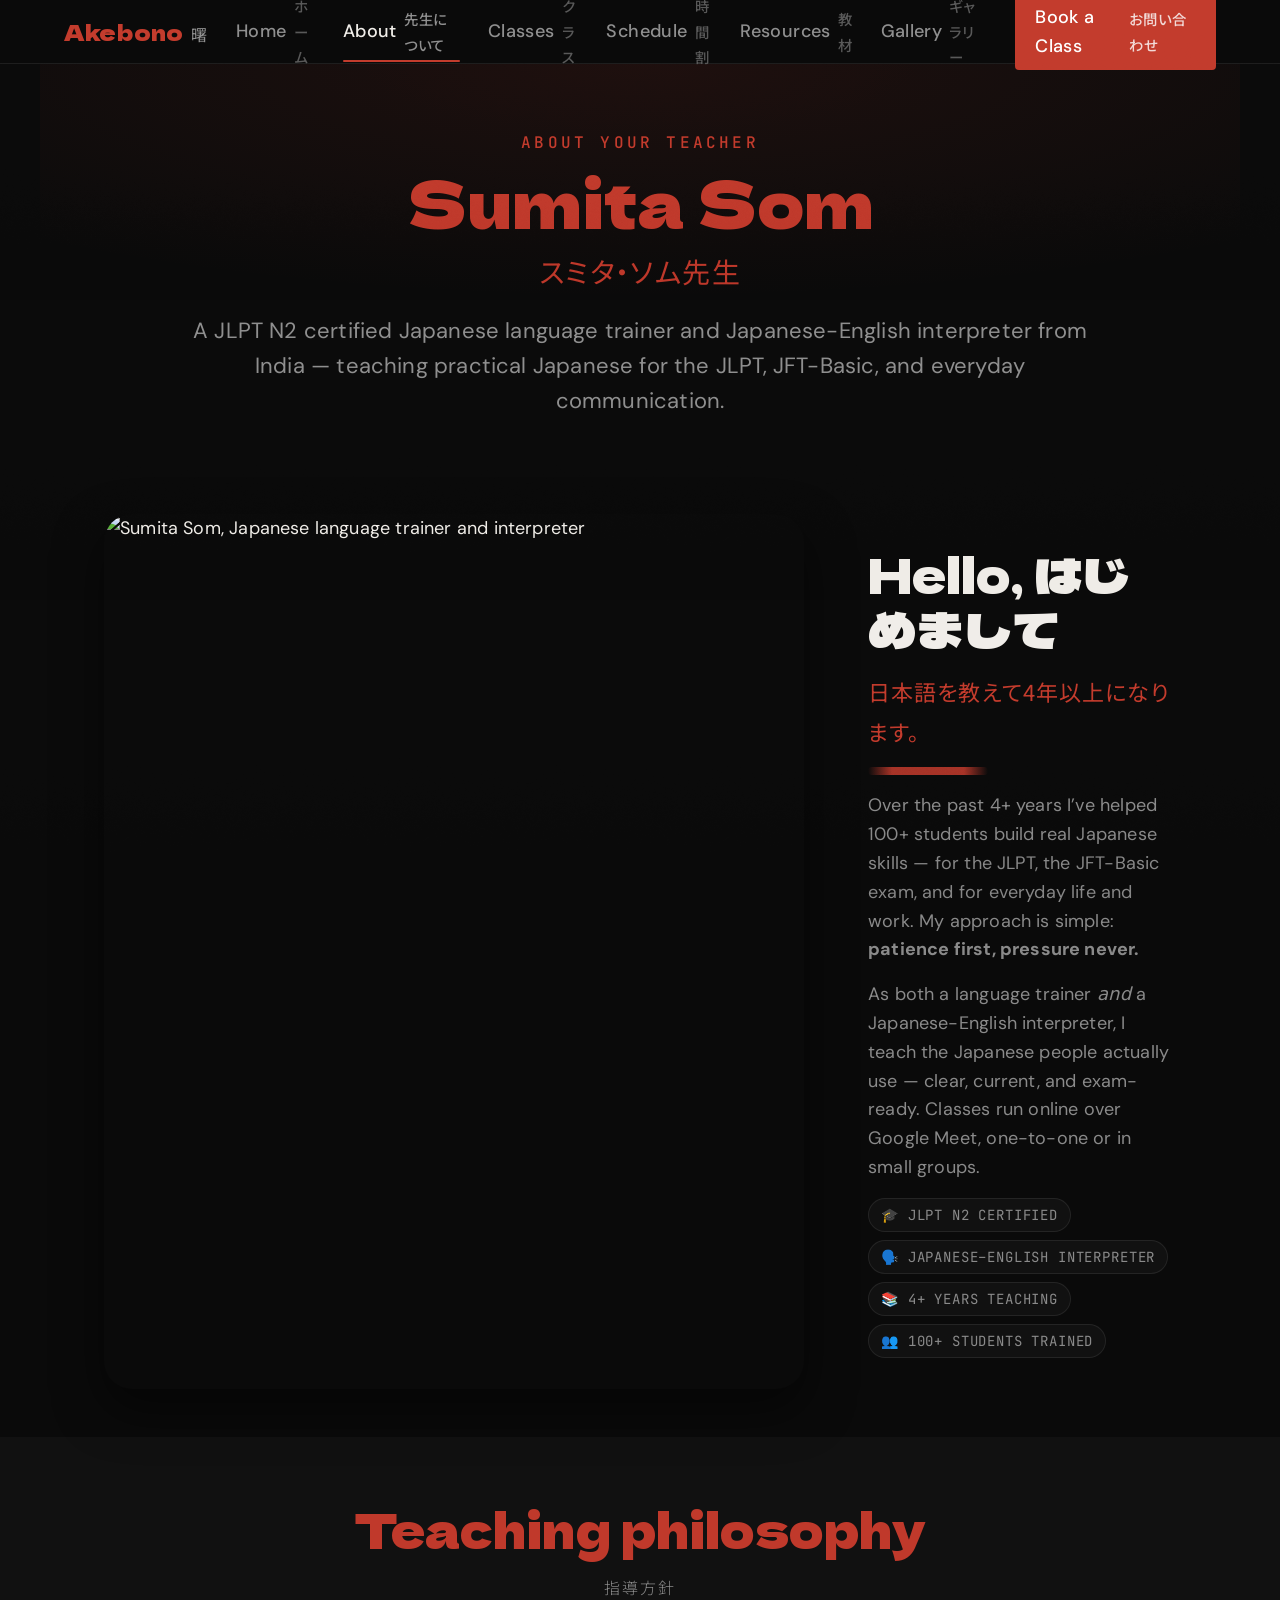
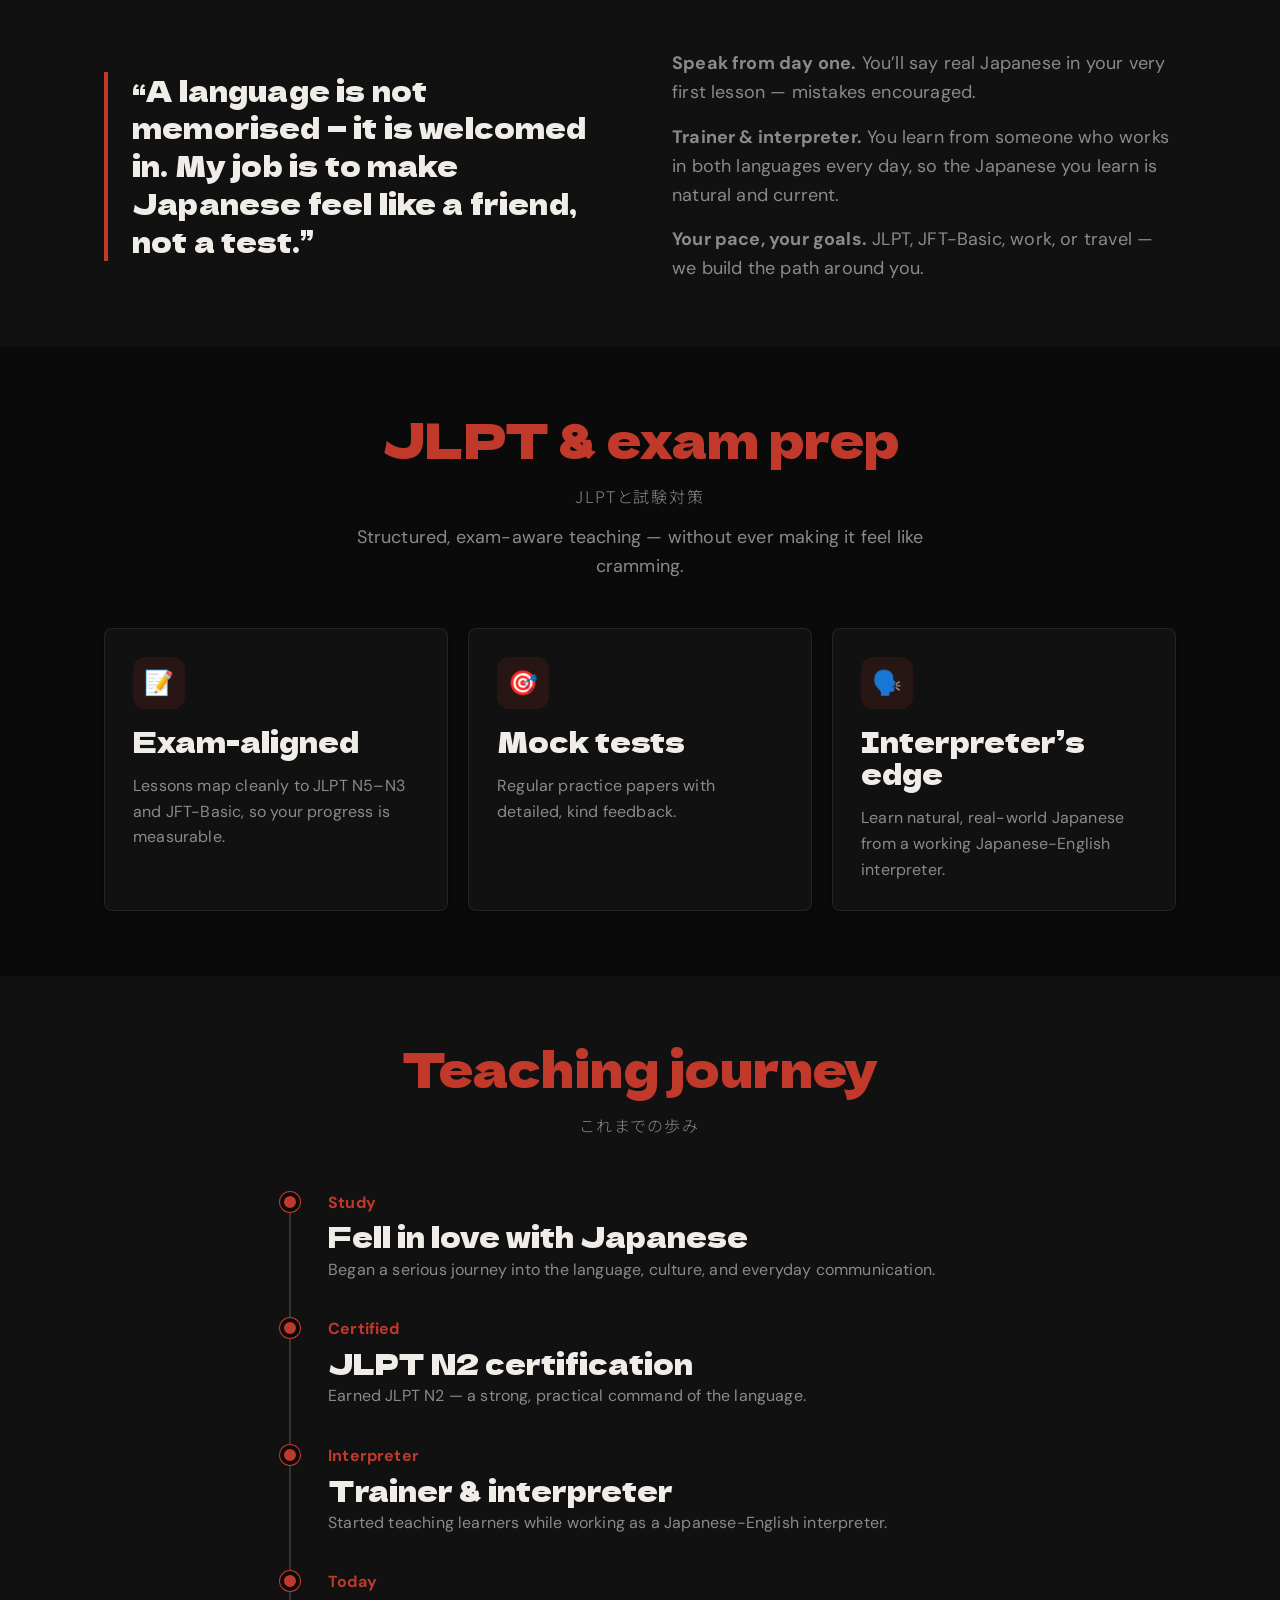
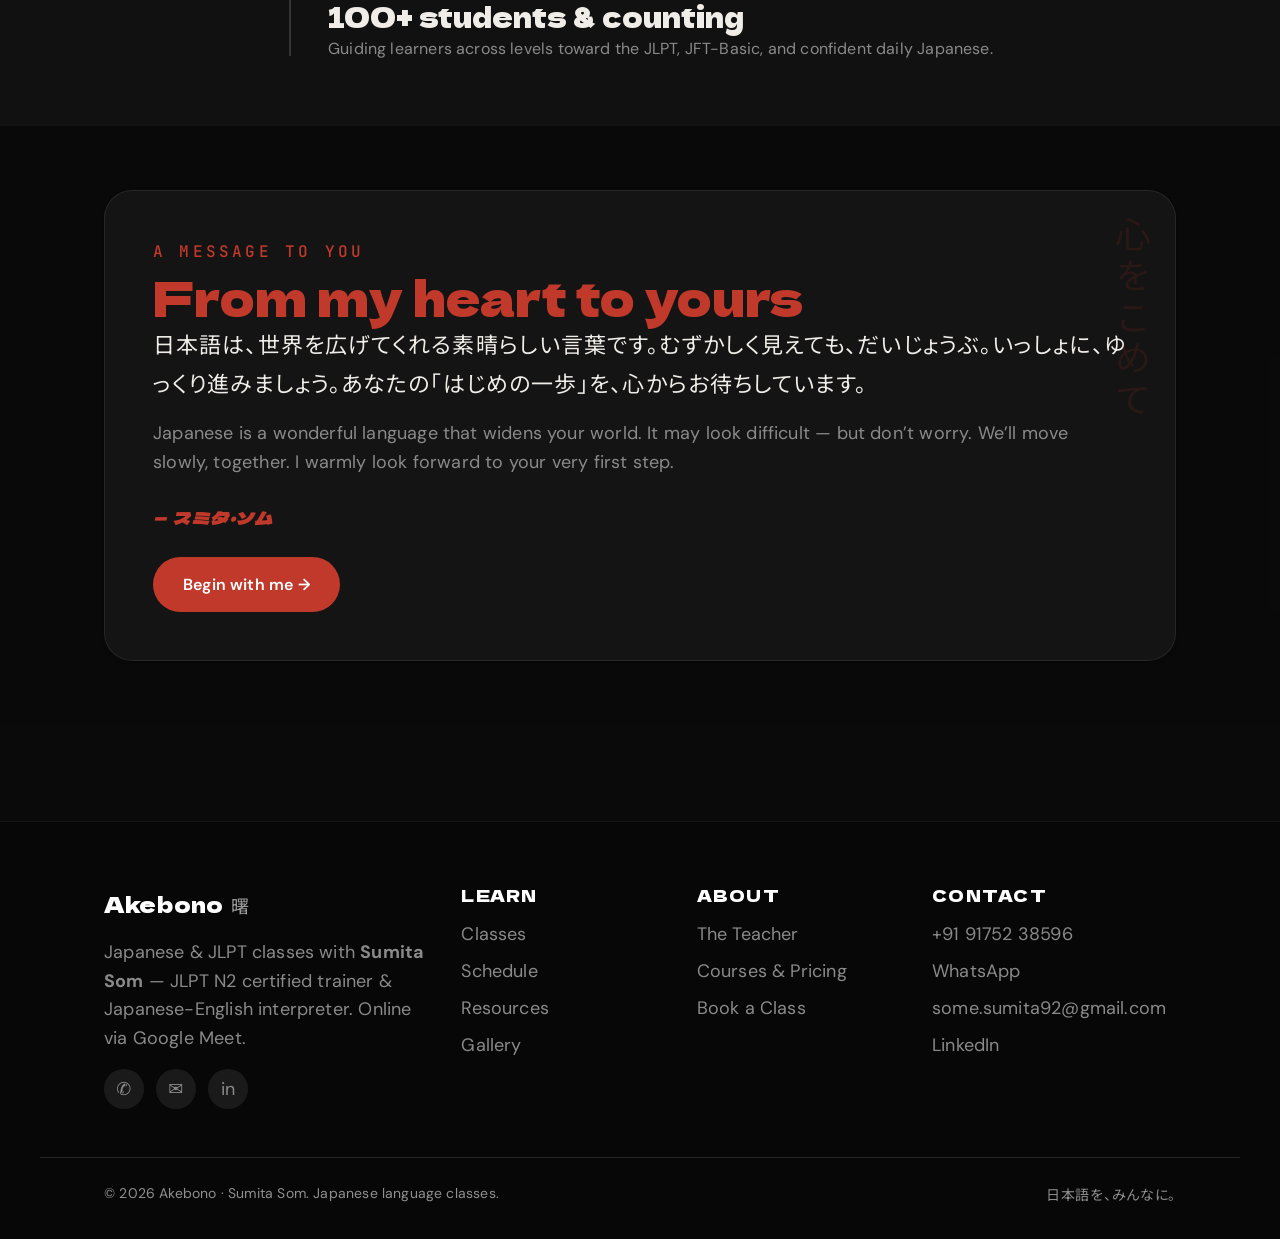
==== commit 9364d7ef: "Added personal info and some other changes" ====
--- a/about.html
+++ b/about.html
@@ -3,11 +3,11 @@
 <head>
   <meta charset="UTF-8" />
   <meta name="viewport" content="width=device-width, initial-scale=1.0" />
-  <title>About the Teacher — Akebono Sensei | 先生について</title>
-  <meta name="description" content="Meet Akebono-sensei, a Japan Foundation certified Japanese teacher offering free, warm-hearted lessons for every level." />
+  <title>About Sumita Som — Akebono | 先生について</title>
+  <meta name="description" content="Meet Sumita Som — JLPT N2 certified Japanese language trainer and Japanese-English interpreter from India, teaching JLPT, JFT-Basic, and everyday Japanese." />
   <meta property="og:type" content="profile" />
-  <meta property="og:title" content="About Akebono Sensei" />
-  <meta property="og:description" content="A certified sensei sharing the gift of Japanese, for free." />
+  <meta property="og:title" content="About Sumita Som — Akebono" />
+  <meta property="og:description" content="JLPT N2 certified trainer &amp; Japanese-English interpreter. 4+ years teaching, 100+ students." />
 
   <link rel="preconnect" href="https://fonts.googleapis.com" />
   <link rel="preconnect" href="https://fonts.gstatic.com" crossorigin />
@@ -27,7 +27,7 @@
   <header>
     <nav class="nav" aria-label="Main navigation">
       <div class="nav__brand">
-        <a href="index.html" aria-label="Akebono Sensei home">
+        <a href="index.html" aria-label="Akebono home">
           <span class="nav__logo-en">Akebono</span>
           <span class="nav__logo-ja" lang="ja">曙</span>
         </a>
@@ -42,7 +42,7 @@
         <li><a href="schedule.html" class="nav__link">Schedule <span lang="ja">時間割</span></a></li>
         <li><a href="resources.html" class="nav__link">Resources <span lang="ja">教材</span></a></li>
         <li><a href="gallery.html" class="nav__link">Gallery <span lang="ja">ギャラリー</span></a></li>
-        <li><a href="contact.html" class="nav__link nav__link--cta">Join Free <span lang="ja">無料参加</span></a></li>
+        <li><a href="contact.html" class="nav__link nav__link--cta">Book a Class <span lang="ja">お問い合わせ</span></a></li>
       </ul>
     </nav>
   </header>
@@ -51,28 +51,28 @@
     <!-- PAGE HERO -->
     <section class="page-hero container">
       <span class="eyebrow">About your teacher</span>
-      <h1 class="page-hero__title">Akebono-sensei</h1>
-      <p class="page-hero__title" style="font-size:var(--text-xl);color:var(--color-accent)" lang="ja">あけぼの先生</p>
-      <p class="page-hero__lede">A certified teacher who fell in love with sharing Japanese — and decided to give it away, freely, to anyone willing to begin.</p>
+      <h1 class="page-hero__title">Sumita Som</h1>
+      <p class="page-hero__title" style="font-size:var(--text-xl);color:var(--color-accent)" lang="ja">スミタ・ソム先生</p>
+      <p class="page-hero__lede">A JLPT N2 certified Japanese language trainer and Japanese-English interpreter from India — teaching practical Japanese for the JLPT, JFT-Basic, and everyday communication.</p>
     </section>
 
     <!-- PROFILE -->
     <section class="section section--tight">
       <div class="container split">
         <div class="reveal reveal--left">
-          <img class="profile__image" src="https://picsum.photos/seed/sensei-about/700/875" alt="Akebono-sensei smiling in a sunlit classroom" width="700" height="875" loading="lazy" decoding="async" />
+          <img class="profile__image" src="https://picsum.photos/seed/sensei-about/700/875" alt="Sumita Som, Japanese language trainer and interpreter" width="700" height="875" loading="lazy" decoding="async" />
         </div>
         <div class="reveal reveal--right flow">
           <h2 class="profile__name">Hello, はじめまして</h2>
-          <p class="profile__name-ja" lang="ja">日本語を教えて10年になります。</p>
+          <p class="profile__name-ja" lang="ja">日本語を教えて4年以上になります。</p>
           <div class="brush-divider" aria-hidden="true"></div>
-          <p class="text-secondary">I’ve spent over a decade helping learners from more than 20 countries find their voice in Japanese. My approach is simple: <strong>patience first, pressure never.</strong></p>
-          <p class="text-secondary">I trained in Tokyo, taught in classrooms and online, and along the way realised the biggest barrier isn’t difficulty — it’s feeling welcome enough to try. So these classes are free, forever.</p>
+          <p class="text-secondary">Over the past 4+ years I’ve helped 100+ students build real Japanese skills — for the JLPT, the JFT-Basic exam, and for everyday life and work. My approach is simple: <strong>patience first, pressure never.</strong></p>
+          <p class="text-secondary">As both a language trainer <em>and</em> a Japanese-English interpreter, I teach the Japanese people actually use — clear, current, and exam-ready. Classes run online over Google Meet, one-to-one or in small groups.</p>
           <ul class="profile__creds tag-list" role="list">
-            <li class="tag">🎓 Japan Foundation Certified</li>
-            <li class="tag">📜 JLPT N1 Examiner Experience</li>
-            <li class="tag">🗼 Trained in Tokyo</li>
-            <li class="tag">🌏 20+ countries taught</li>
+            <li class="tag">🎓 JLPT N2 Certified</li>
+            <li class="tag">🗣️ Japanese–English Interpreter</li>
+            <li class="tag">📚 4+ years teaching</li>
+            <li class="tag">👥 100+ students trained</li>
           </ul>
         </div>
       </div>
@@ -91,8 +91,8 @@
           <blockquote class="philosophy reveal reveal--left">“A language is not memorised — it is welcomed in. My job is to make Japanese feel like a friend, not a test.”</blockquote>
           <div class="reveal reveal--right flow">
             <p class="text-secondary"><strong>Speak from day one.</strong> You’ll say real Japanese in your very first lesson — mistakes encouraged.</p>
-            <p class="text-secondary"><strong>Culture woven in.</strong> Every grammar point comes with a story, a custom, or a song.</p>
-            <p class="text-secondary"><strong>Your pace, your goals.</strong> Travel, anime, work, or the JLPT — we build the path around you.</p>
+            <p class="text-secondary"><strong>Trainer &amp; interpreter.</strong> You learn from someone who works in both languages every day, so the Japanese you learn is natural and current.</p>
+            <p class="text-secondary"><strong>Your pace, your goals.</strong> JLPT, JFT-Basic, work, or travel — we build the path around you.</p>
           </div>
         </div>
       </div>
@@ -103,8 +103,8 @@
       <div class="container">
         <div class="section-header reveal">
           <div class="bilingual-heading bilingual-heading--center">
-            <h2 class="heading-en">JLPT &amp; certification</h2>
-            <p class="heading-ja" lang="ja">JLPTと資格</p>
+            <h2 class="heading-en">JLPT &amp; exam prep</h2>
+            <p class="heading-ja" lang="ja">JLPTと試験対策</p>
           </div>
           <p>Structured, exam-aware teaching — without ever making it feel like cramming.</p>
         </div>
@@ -112,7 +112,7 @@
           <article class="card reveal">
             <span class="card__icon" aria-hidden="true">📝</span>
             <h3 class="card__title">Exam-aligned</h3>
-            <p class="card__body">Lessons map cleanly to JLPT N5–N1 so your progress is measurable.</p>
+            <p class="card__body">Lessons map cleanly to JLPT N5–N3 and JFT-Basic, so your progress is measurable.</p>
           </article>
           <article class="card reveal">
             <span class="card__icon" aria-hidden="true">🎯</span>
@@ -120,9 +120,9 @@
             <p class="card__body">Regular practice papers with detailed, kind feedback.</p>
           </article>
           <article class="card reveal">
-            <span class="card__icon" aria-hidden="true">🤝</span>
-            <h3 class="card__title">Examiner insight</h3>
-            <p class="card__body">First-hand knowledge of what graders actually look for.</p>
+            <span class="card__icon" aria-hidden="true">🗣️</span>
+            <h3 class="card__title">Interpreter’s edge</h3>
+            <p class="card__body">Learn natural, real-world Japanese from a working Japanese-English interpreter.</p>
           </article>
         </div>
       </div>
@@ -137,30 +137,31 @@
             <p class="heading-ja" lang="ja">これまでの歩み</p>
           </div>
         </div>
+        <!-- TODO: Confirm timeline years/milestones with Sumita -->
         <ol class="timeline reveal-group" style="max-width:720px;margin:0 auto;">
           <li class="timeline__item reveal reveal--left">
             <span class="timeline__dot" aria-hidden="true"></span>
-            <span class="timeline__year">2014</span>
-            <h3 class="timeline__title">First classroom in Tokyo</h3>
-            <p class="timeline__body">Began teaching international students at a Tokyo language school.</p>
-          </li>
-          <li class="timeline__item reveal reveal--left">
-            <span class="timeline__dot" aria-hidden="true"></span>
-            <span class="timeline__year">2017</span>
-            <h3 class="timeline__title">Japan Foundation certification</h3>
-            <p class="timeline__body">Formal certification in teaching Japanese as a foreign language.</p>
-          </li>
-          <li class="timeline__item reveal reveal--left">
-            <span class="timeline__dot" aria-hidden="true"></span>
-            <span class="timeline__year">2020</span>
-            <h3 class="timeline__title">Went online, went global</h3>
-            <p class="timeline__body">Started teaching learners across 20+ countries over video.</p>
-          </li>
-          <li class="timeline__item reveal reveal--left">
-            <span class="timeline__dot" aria-hidden="true"></span>
-            <span class="timeline__year">2026</span>
-            <h3 class="timeline__title">Akebono — free classes for all</h3>
-            <p class="timeline__body">Opened these free classes as a gift to curious learners everywhere.</p>
+            <span class="timeline__year">Study</span>
+            <h3 class="timeline__title">Fell in love with Japanese</h3>
+            <p class="timeline__body">Began a serious journey into the language, culture, and everyday communication.</p>
+          </li>
+          <li class="timeline__item reveal reveal--left">
+            <span class="timeline__dot" aria-hidden="true"></span>
+            <span class="timeline__year">Certified</span>
+            <h3 class="timeline__title">JLPT N2 certification</h3>
+            <p class="timeline__body">Earned JLPT N2 — a strong, practical command of the language.</p>
+          </li>
+          <li class="timeline__item reveal reveal--left">
+            <span class="timeline__dot" aria-hidden="true"></span>
+            <span class="timeline__year">Interpreter</span>
+            <h3 class="timeline__title">Trainer &amp; interpreter</h3>
+            <p class="timeline__body">Started teaching learners while working as a Japanese-English interpreter.</p>
+          </li>
+          <li class="timeline__item reveal reveal--left">
+            <span class="timeline__dot" aria-hidden="true"></span>
+            <span class="timeline__year">Today</span>
+            <h3 class="timeline__title">100+ students &amp; counting</h3>
+            <p class="timeline__body">Guiding learners across levels toward the JLPT, JFT-Basic, and confident daily Japanese.</p>
           </li>
         </ol>
       </div>
@@ -177,7 +178,7 @@
           </div>
           <p class="message-panel__ja" lang="ja">日本語は、世界を広げてくれる素晴らしい言葉です。むずかしく見えても、だいじょうぶ。いっしょに、ゆっくり進みましょう。あなたの「はじめの一歩」を、心からお待ちしています。</p>
           <p class="message-panel__en">Japanese is a wonderful language that widens your world. It may look difficult — but don’t worry. We’ll move slowly, together. I warmly look forward to your very first step.</p>
-          <p class="message-panel__sign" lang="ja">— あけぼの先生</p>
+          <p class="message-panel__sign" lang="ja">— スミタ・ソム</p>
           <a href="contact.html" class="btn btn--primary mt-4">Begin with me →</a>
         </div>
       </div>
@@ -187,31 +188,43 @@
   <footer class="footer">
     <div class="container footer__grid">
       <div>
-        <div class="nav__brand"><a href="index.html"><span class="nav__logo-en" style="color:#fff">Akebono</span> <span class="footer__brand-ja" lang="ja">曙先生</span></a></div>
-        <p style="margin-top:1rem;max-width:32ch;">Free Japanese classes, taught with heart. A gift of language to anyone ready to begin.</p>
+        <div class="nav__brand"><a href="index.html"><span class="nav__logo-en" style="color:#fff">Akebono</span> <span class="footer__brand-ja" lang="ja">曙</span></a></div>
+        <p style="margin-top:1rem;max-width:34ch;">Japanese &amp; JLPT classes with <strong>Sumita Som</strong> — JLPT N2 certified trainer &amp; Japanese-English interpreter. Online via Google Meet.</p>
         <div class="footer__social">
-          <a href="#" aria-label="Discord">✦</a><a href="#" aria-label="Instagram">◎</a><a href="#" aria-label="YouTube">▶</a>
+          <a href="https://wa.me/919175238596" aria-label="WhatsApp Sumita Som">✆</a>
+          <a href="mailto:some.sumita92@gmail.com" aria-label="Email Sumita Som">✉</a>
+          <a href="https://www.linkedin.com/in/sumita-som-98b6471b0/" aria-label="LinkedIn">in</a>
         </div>
       </div>
       <div>
         <h2 class="footer__title">Learn</h2>
         <ul class="footer__list" role="list">
-          <li><a href="classes.html">Classes</a></li><li><a href="schedule.html">Schedule</a></li><li><a href="resources.html">Resources</a></li>
+          <li><a href="classes.html">Classes</a></li>
+          <li><a href="schedule.html">Schedule</a></li>
+          <li><a href="resources.html">Resources</a></li>
+          <li><a href="gallery.html">Gallery</a></li>
         </ul>
       </div>
       <div>
         <h2 class="footer__title">About</h2>
         <ul class="footer__list" role="list">
-          <li><a href="about.html">The Teacher</a></li><li><a href="contact.html">Join Free</a></li><li><a href="contact.html">Contact</a></li>
+          <li><a href="about.html">The Teacher</a></li>
+          <li><a href="classes.html">Courses &amp; Pricing</a></li>
+          <li><a href="contact.html">Book a Class</a></li>
         </ul>
       </div>
       <div>
-        <h2 class="footer__title" lang="ja">ようこそ</h2>
-        <p style="max-width:30ch;">Questions? <a href="contact.html">Reach out</a> — beginners especially welcome.</p>
+        <h2 class="footer__title">Contact</h2>
+        <ul class="footer__list" role="list">
+          <li><a href="tel:+919175238596">+91 91752 38596</a></li>
+          <li><a href="https://wa.me/919175238596">WhatsApp</a></li>
+          <li><a href="mailto:some.sumita92@gmail.com">some.sumita92@gmail.com</a></li>
+          <li><a href="https://www.linkedin.com/in/sumita-som-98b6471b0/">LinkedIn</a></li>
+        </ul>
       </div>
     </div>
     <div class="container footer__bottom">
-      <span>© <span data-year>2026</span> Akebono Sensei. Made with care for free learning.</span>
+      <span>© <span data-year>2026</span> Akebono · Sumita Som. Japanese language classes.</span>
       <span lang="ja">日本語を、みんなに。</span>
     </div>
   </footer>
--- a/css/components.css
+++ b/css/components.css
@@ -558,3 +558,56 @@
 .bg--machiya  { background-image: url('../images/gallery/gallery-05.jpg'); }
 .bg--torii    { background-image: url('../images/gallery/gallery-09.jpg'); }
 .bg--neon     { background-image: url('../images/japan-pics/japan-10.jpg'); }
+
+/* =========================================================
+   TOASTER (form-submit notification)
+   ========================================================= */
+.toaster {
+  position: fixed;
+  bottom: 2rem;
+  left: 50%;
+  transform: translateX(-50%) translateY(120%);
+  z-index: 99999;
+  display: flex;
+  align-items: center;
+  gap: 0.75rem;
+  background: var(--color-bg-hover);            /* #1A1A1A token */
+  border: 1px solid var(--color-border);
+  border-left: 3px solid var(--color-accent);
+  border-radius: 8px;
+  padding: 1rem 1.5rem;
+  min-width: 280px;
+  max-width: 90vw;
+  box-shadow: var(--shadow-lg);
+  pointer-events: none;
+  opacity: 0;
+  transition: transform var(--duration-slow) var(--ease-spring),
+              opacity   var(--duration-normal) var(--ease-out);
+}
+.toaster.is-visible {
+  transform: translateX(-50%) translateY(0);
+  opacity: 1;
+  pointer-events: auto;
+}
+.toaster__icon { font-size: 1.25rem; flex-shrink: 0; color: var(--color-accent); }
+.toaster__text { display: flex; flex-direction: column; gap: 0.1rem; }
+.toaster__title {
+  font-family: var(--font-display);
+  font-weight: 400;                              /* Dela Gothic One is single-weight */
+  font-size: 0.95rem;
+  color: var(--color-text);
+}
+.toaster__sub {
+  font-family: var(--font-body);
+  font-size: 0.78rem;
+  color: var(--color-text-secondary);
+}
+.toaster--error { border-left-color: var(--color-error); }
+.toaster--error .toaster__icon { color: var(--color-error); }
+
+@media (prefers-reduced-motion: reduce) {
+  .toaster {
+    transition: opacity var(--duration-normal) var(--ease-out);
+    transform: translateX(-50%) translateY(0);   /* no slide — fade only */
+  }
+}
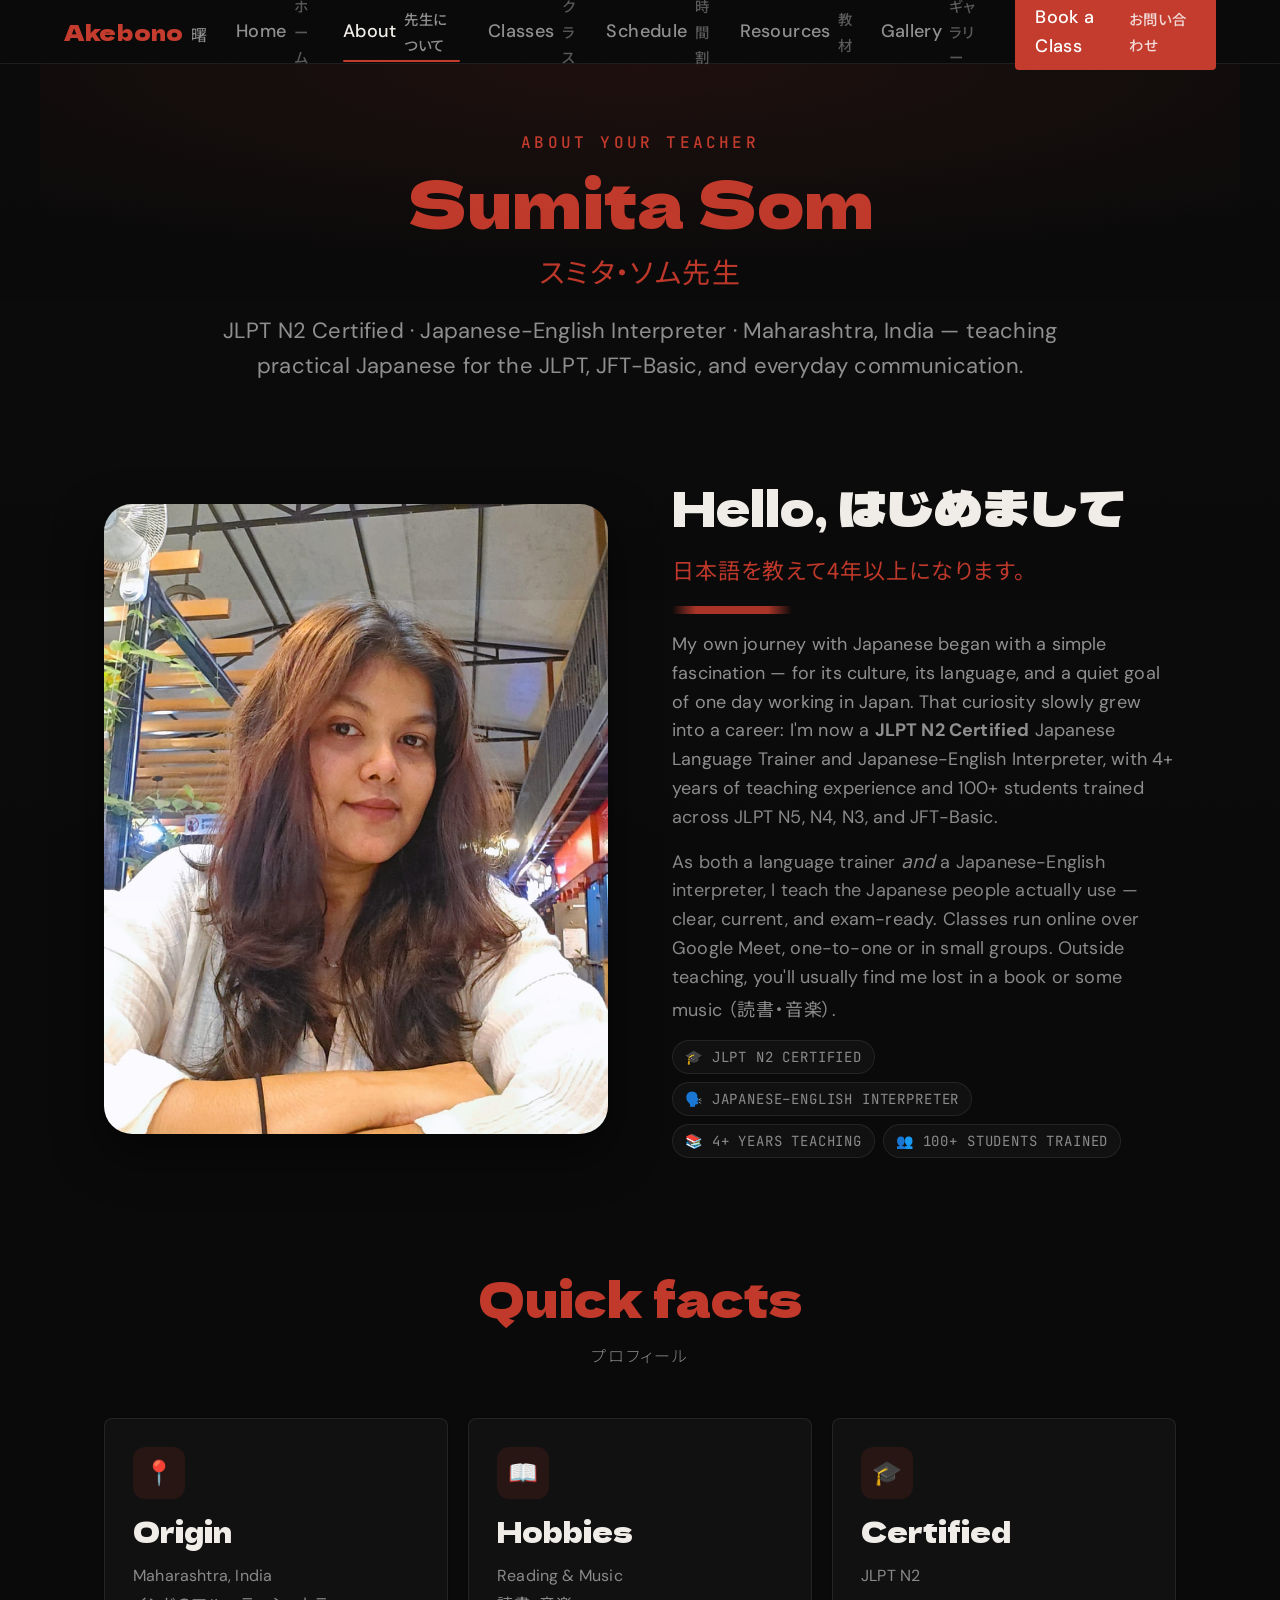
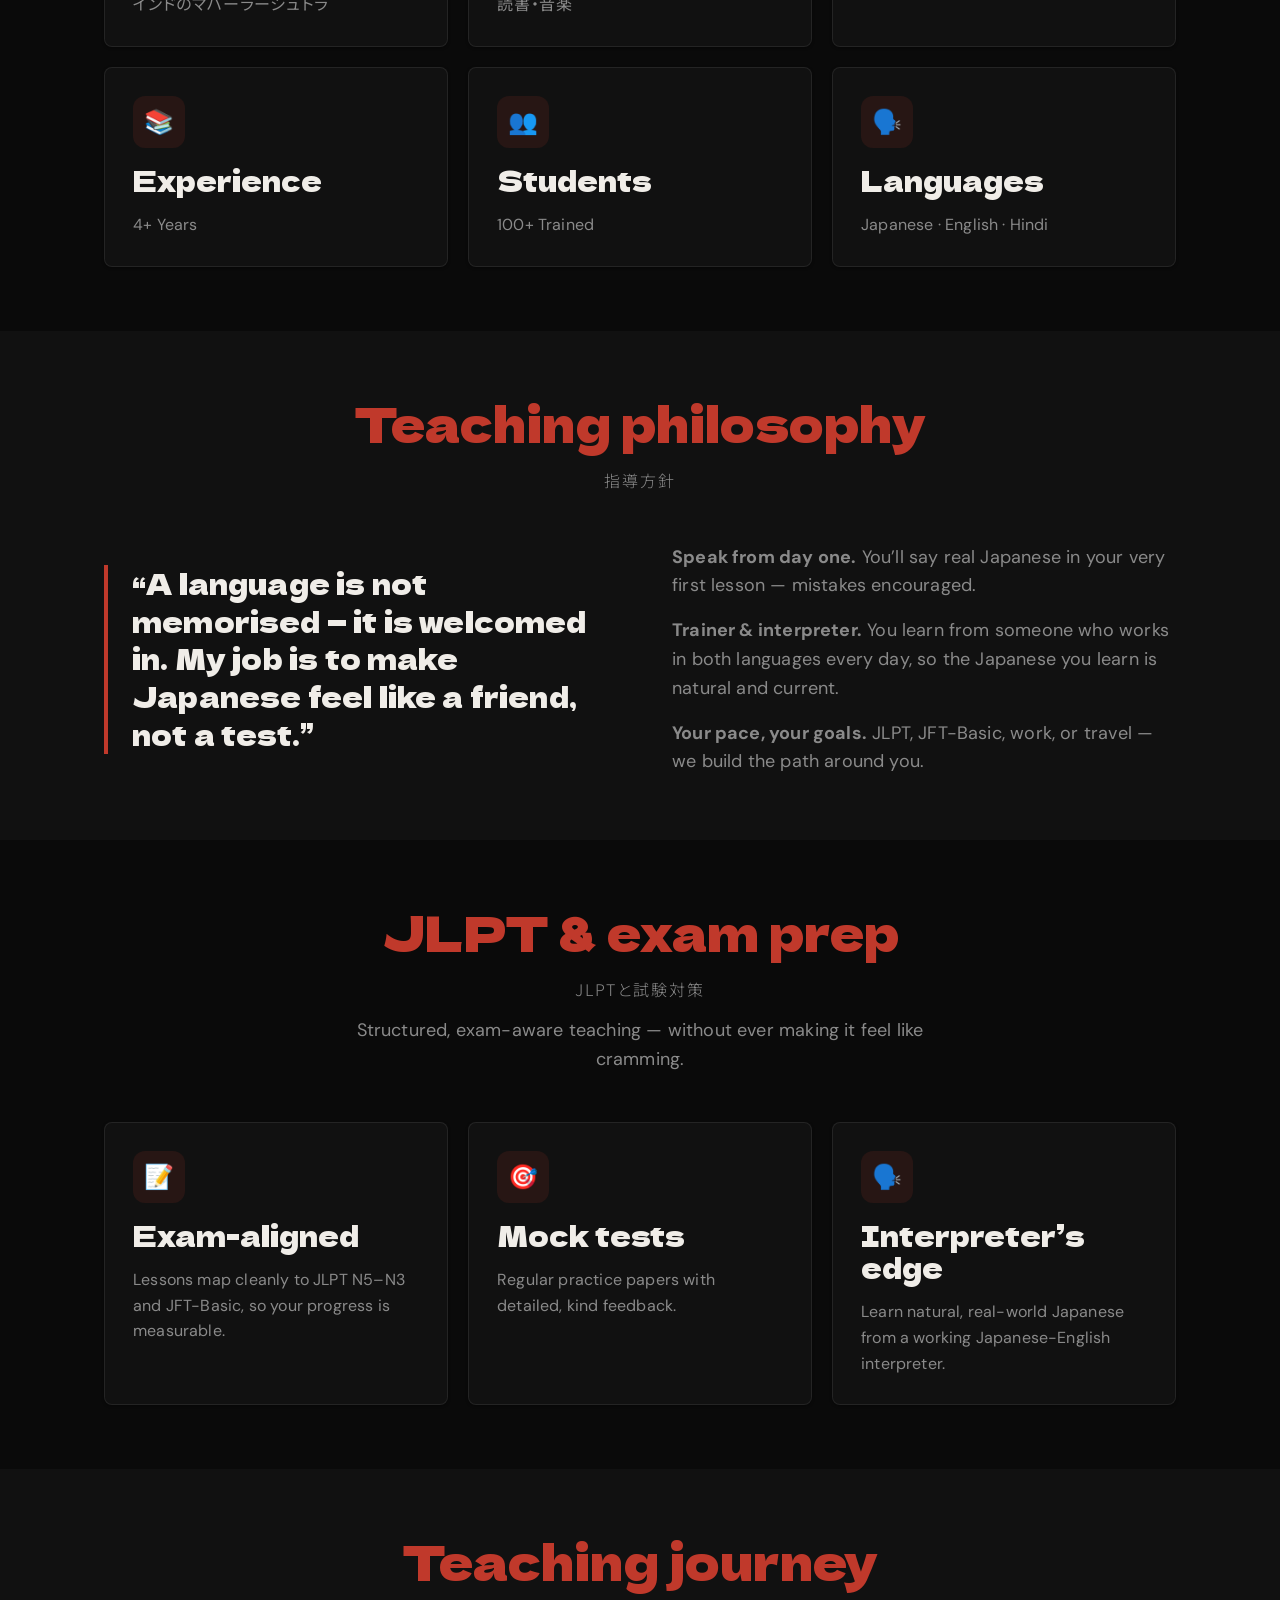
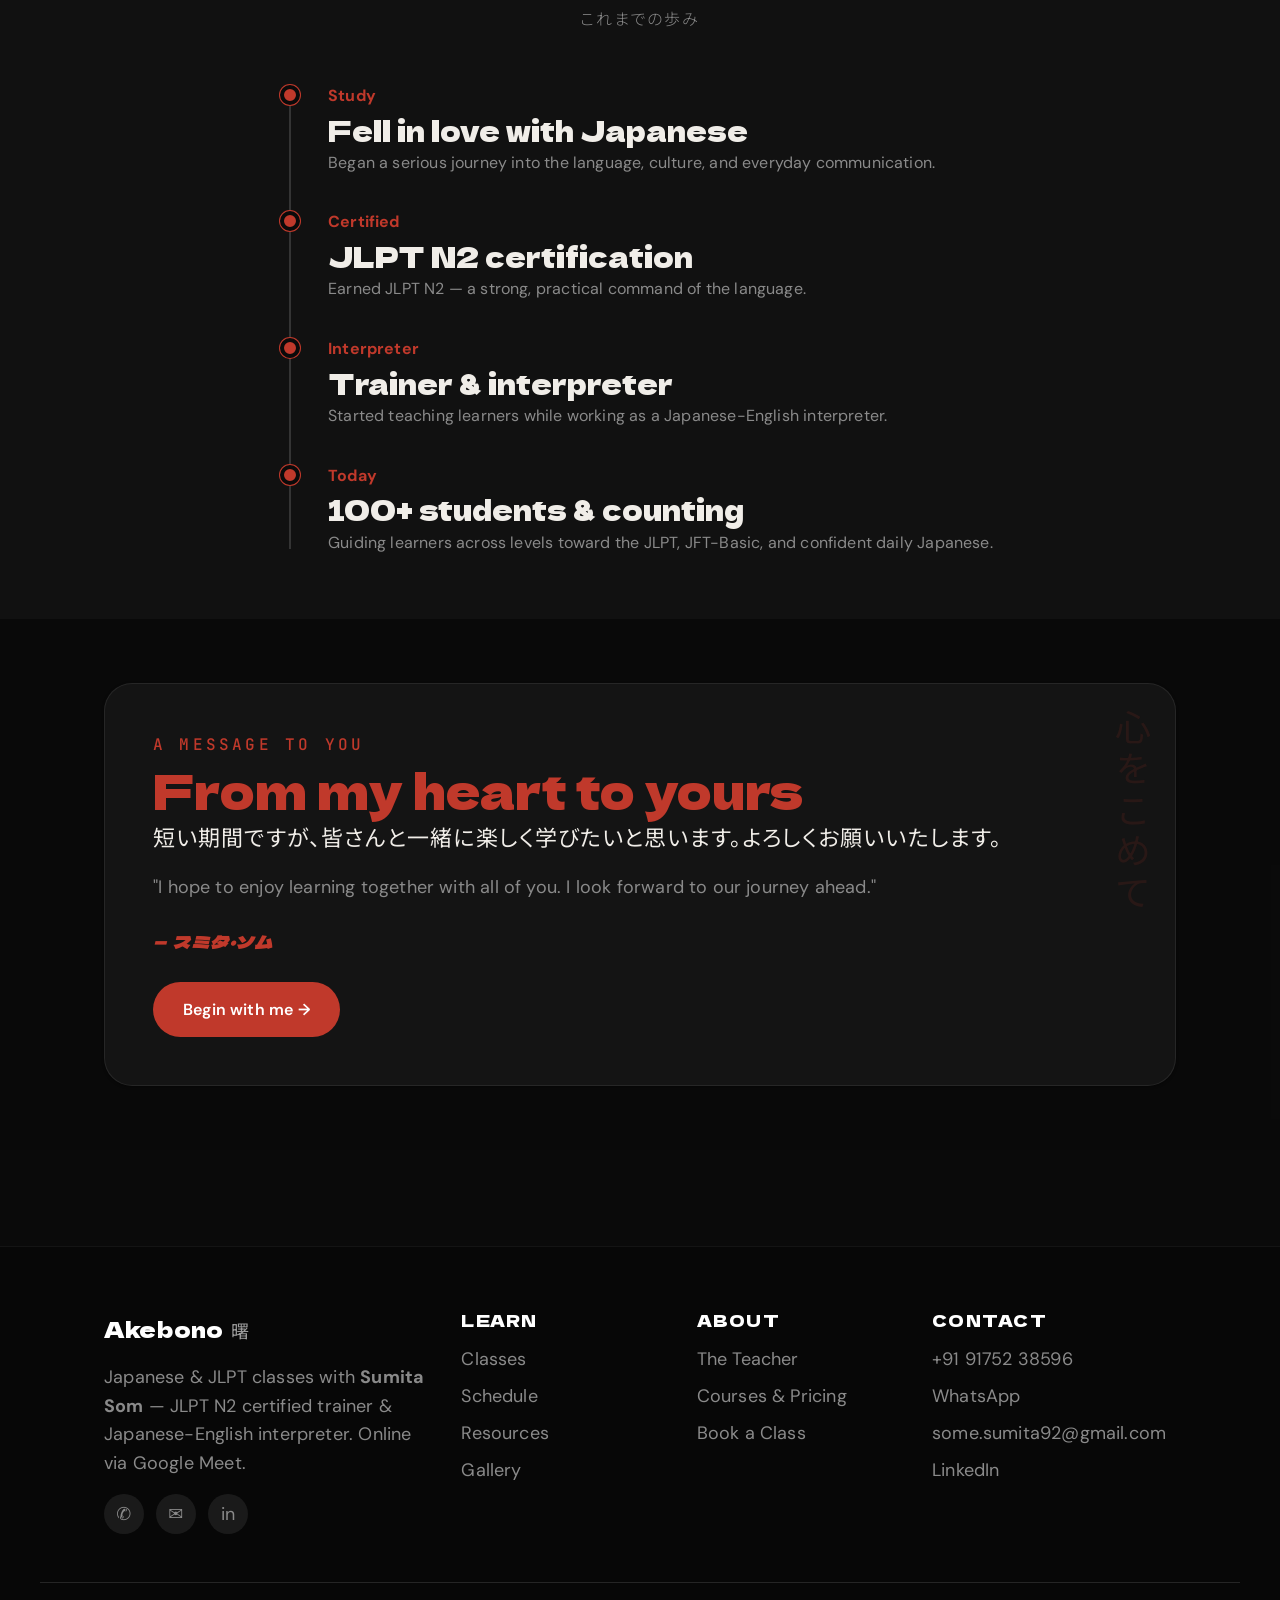
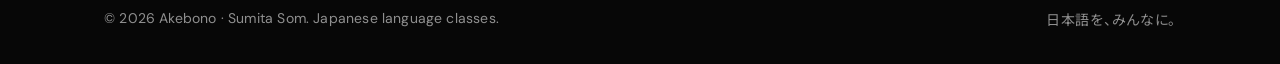
==== commit 0401ebe5: "added profile" ====
--- a/about.html
+++ b/about.html
@@ -4,10 +4,10 @@
   <meta charset="UTF-8" />
   <meta name="viewport" content="width=device-width, initial-scale=1.0" />
   <title>About Sumita Som — Akebono | 先生について</title>
-  <meta name="description" content="Meet Sumita Som — JLPT N2 certified Japanese language trainer and Japanese-English interpreter from India, teaching JLPT, JFT-Basic, and everyday Japanese." />
+  <meta name="description" content="Meet Sumita Som — JLPT N2 certified Japanese language trainer and Japanese-English interpreter from Maharashtra, India. 4+ years experience, 100+ students trained in JLPT N5, N4, N3 and JFT-Basic." />
   <meta property="og:type" content="profile" />
   <meta property="og:title" content="About Sumita Som — Akebono" />
-  <meta property="og:description" content="JLPT N2 certified trainer &amp; Japanese-English interpreter. 4+ years teaching, 100+ students." />
+  <meta property="og:description" content="JLPT N2 certified trainer &amp; Japanese-English interpreter from Maharashtra, India. 4+ years teaching, 100+ students trained." />
 
   <link rel="preconnect" href="https://fonts.googleapis.com" />
   <link rel="preconnect" href="https://fonts.gstatic.com" crossorigin />
@@ -53,21 +53,21 @@
       <span class="eyebrow">About your teacher</span>
       <h1 class="page-hero__title">Sumita Som</h1>
       <p class="page-hero__title" style="font-size:var(--text-xl);color:var(--color-accent)" lang="ja">スミタ・ソム先生</p>
-      <p class="page-hero__lede">A JLPT N2 certified Japanese language trainer and Japanese-English interpreter from India — teaching practical Japanese for the JLPT, JFT-Basic, and everyday communication.</p>
+      <p class="page-hero__lede">JLPT N2 Certified · Japanese-English Interpreter · Maharashtra, India — teaching practical Japanese for the JLPT, JFT-Basic, and everyday communication.</p>
     </section>
 
     <!-- PROFILE -->
     <section class="section section--tight">
       <div class="container split">
         <div class="reveal reveal--left">
-          <img class="profile__image" src="https://picsum.photos/seed/sensei-about/700/875" alt="Sumita Som, Japanese language trainer and interpreter" width="700" height="875" loading="lazy" decoding="async" />
+          <img class="profile__image" src="images/profile/sumita-som.jpeg" alt="Sumita Som — Japanese Language Teacher" width="700" height="875" loading="eager" decoding="async" />
         </div>
         <div class="reveal reveal--right flow">
           <h2 class="profile__name">Hello, はじめまして</h2>
           <p class="profile__name-ja" lang="ja">日本語を教えて4年以上になります。</p>
           <div class="brush-divider" aria-hidden="true"></div>
-          <p class="text-secondary">Over the past 4+ years I’ve helped 100+ students build real Japanese skills — for the JLPT, the JFT-Basic exam, and for everyday life and work. My approach is simple: <strong>patience first, pressure never.</strong></p>
-          <p class="text-secondary">As both a language trainer <em>and</em> a Japanese-English interpreter, I teach the Japanese people actually use — clear, current, and exam-ready. Classes run online over Google Meet, one-to-one or in small groups.</p>
+          <p class="text-secondary">My own journey with Japanese began with a simple fascination — for its culture, its language, and a quiet goal of one day working in Japan. That curiosity slowly grew into a career: I'm now a <strong>JLPT N2 Certified</strong> Japanese Language Trainer and Japanese-English Interpreter, with 4+ years of teaching experience and 100+ students trained across JLPT N5, N4, N3, and JFT-Basic.</p>
+          <p class="text-secondary">As both a language trainer <em>and</em> a Japanese-English interpreter, I teach the Japanese people actually use — clear, current, and exam-ready. Classes run online over Google Meet, one-to-one or in small groups. Outside teaching, you'll usually find me lost in a book or some music <span lang="ja">（読書・音楽）</span>.</p>
           <ul class="profile__creds tag-list" role="list">
             <li class="tag">🎓 JLPT N2 Certified</li>
             <li class="tag">🗣️ Japanese–English Interpreter</li>
@@ -78,6 +78,50 @@
       </div>
     </section>
 
+    <!-- QUICK FACTS -->
+    <section class="section">
+      <div class="container">
+        <div class="section-header reveal">
+          <div class="bilingual-heading bilingual-heading--center">
+            <h2 class="heading-en">Quick facts</h2>
+            <p class="heading-ja" lang="ja">プロフィール</p>
+          </div>
+        </div>
+        <div class="cards-grid reveal-group">
+          <article class="card reveal">
+            <span class="card__icon" aria-hidden="true">📍</span>
+            <h3 class="card__title">Origin</h3>
+            <p class="card__body">Maharashtra, India<br /><span lang="ja">インドのマハーラーシュトラ</span></p>
+          </article>
+          <article class="card reveal">
+            <span class="card__icon" aria-hidden="true">📖</span>
+            <h3 class="card__title">Hobbies</h3>
+            <p class="card__body">Reading &amp; Music<br /><span lang="ja">読書・音楽</span></p>
+          </article>
+          <article class="card reveal">
+            <span class="card__icon" aria-hidden="true">🎓</span>
+            <h3 class="card__title">Certified</h3>
+            <p class="card__body">JLPT N2</p>
+          </article>
+          <article class="card reveal">
+            <span class="card__icon" aria-hidden="true">📚</span>
+            <h3 class="card__title">Experience</h3>
+            <p class="card__body">4+ Years</p>
+          </article>
+          <article class="card reveal">
+            <span class="card__icon" aria-hidden="true">👥</span>
+            <h3 class="card__title">Students</h3>
+            <p class="card__body">100+ Trained</p>
+          </article>
+          <article class="card reveal">
+            <span class="card__icon" aria-hidden="true">🗣️</span>
+            <h3 class="card__title">Languages</h3>
+            <p class="card__body">Japanese · English · Hindi</p>
+          </article>
+        </div>
+      </div>
+    </section>
+
     <!-- PHILOSOPHY -->
     <section class="section section--alt">
       <div class="container">
@@ -176,8 +220,8 @@
             <span class="eyebrow">A message to you</span>
             <h2 class="heading-en">From my heart to yours</h2>
           </div>
-          <p class="message-panel__ja" lang="ja">日本語は、世界を広げてくれる素晴らしい言葉です。むずかしく見えても、だいじょうぶ。いっしょに、ゆっくり進みましょう。あなたの「はじめの一歩」を、心からお待ちしています。</p>
-          <p class="message-panel__en">Japanese is a wonderful language that widens your world. It may look difficult — but don’t worry. We’ll move slowly, together. I warmly look forward to your very first step.</p>
+          <p class="message-panel__ja" lang="ja">短い期間ですが、皆さんと一緒に楽しく学びたいと思います。よろしくお願いいたします。</p>
+          <p class="message-panel__en">"I hope to enjoy learning together with all of you. I look forward to our journey ahead."</p>
           <p class="message-panel__sign" lang="ja">— スミタ・ソム</p>
           <a href="contact.html" class="btn btn--primary mt-4">Begin with me →</a>
         </div>
